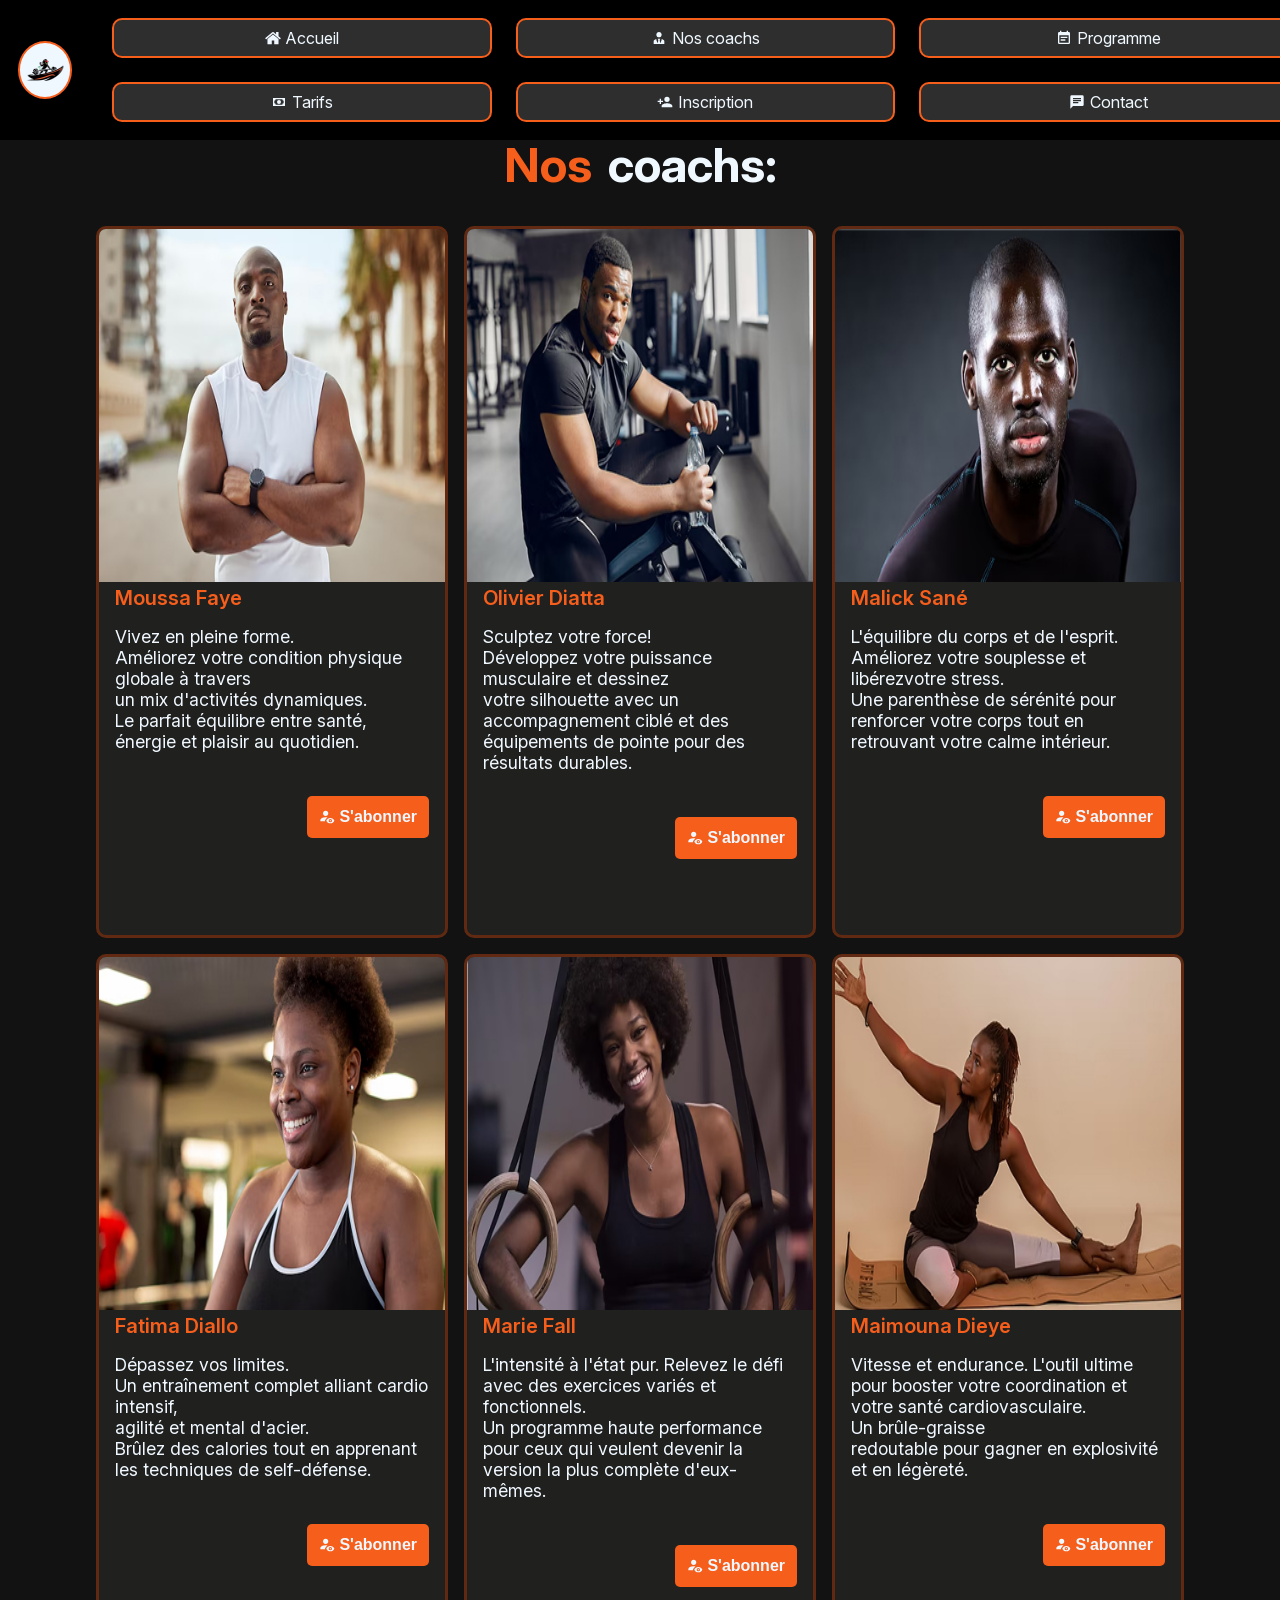
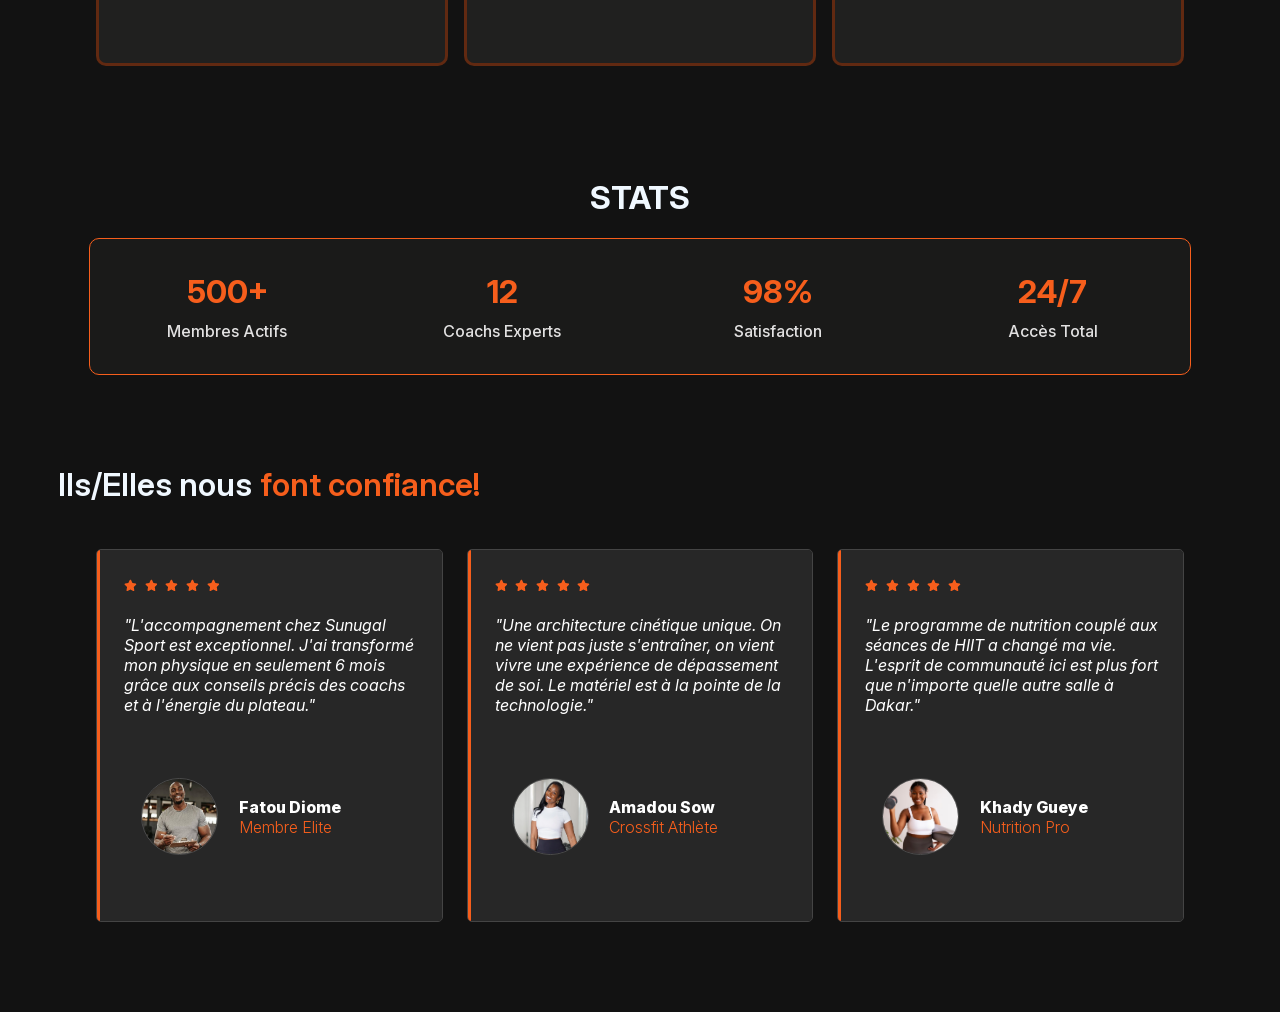
==== coaches.html @ ce9d9523 "projet-sunu-sport-221" ====
<!--
 * ================================================================
 * Section    : SECTION nos coache
 * Fichier    : coaches.html
 * Créé le    : 2026-04-13
 * À          : 16h:59mn.32s
 * Description: nous voila a la partie nos coaches elle concerne
 * la partie Nos coachs conformement a la maquette il est aussi permie d'ameiorer l'aspect visuel si la maquette devient un peut tron "moche"
 *
 * Remarques  :
 *
 * ================================================================
-->
<!DOCTYPE html>
<html lang="en">
<!--
 * ================================================================
 * Partie     : meta donnees
 * Ajouté le  : 2026-04-13
 * À          : 17h:10mn.25s
 * Remarques  :
 * ================================================================
-->

<head>
  <meta charset="UTF-8">
  <meta name="viewport" content="width=device-width, initial-scale=1.0">
  <title>Document</title>
  <link rel="stylesheet" href="./fonts/fonts.css">
  <link rel="stylesheet" href="/styles/">
  <link rel="stylesheet" href="/fonts/fonts.css">
  <link rel="stylesheet" href="/styles/page-aceuille.css">
  <link rel="stylesheet" href="styles/variable-animation.css">
  <link rel="stylesheet" href="/styles/page-nos-coaches.css">
</head>
<!--
 * ================================================================
 * Partie     : corps de la page
 * Ajouté le  : 2026-04-13
 * À          : 17h:13mn.43s
 * Remarques  :
 * ================================================================
-->

<body>
  <nav>
    <div class="logo">
      <img src="/images/logo.png" alt="logo sunugal 221">
    </div>
    <ul>
      <li><a href="/index.html"><i icon="home"></i>Accueil</a></li>
      <li><a href="/coaches.html"><i icon="account-tie"></i>Nos coachs</a></li>
      <li> <a href="/programme.html"><i icon="calendar-text"></i>Programme</a></li>
      <li><a href="/tarifs.html"><i icon="cash"></i>Tarifs</a></li>
      <li><a href="/inscription.html"><i icon="account-plus"></i>Inscription</a></li>
      <li><a href="/contact.html"><i icon="message-text"></i>Contact</a></li>
    </ul>
  </nav>
  <!--
 * ================================================================
 * Partie     : section coaches
 * Ajouté le  : 2026-04-13
 * À          : 17h:23mn.37s
 * Remarques  :
 * ================================================================
-->
  <h1 class="page-nos-programme"><span class="coloration-de-nos-coaches">Nos</span>coachs:</h1>
  <section class="carte-de-nos-programmes">
    <div><img src="/images/nos-coaches/Moussa-Faye.jpg" alt="">
      <span class="titre-des-cartes">Moussa Faye</span>
      <div>
        <span class="paragraphe-des-cartes">Vivez en pleine forme.
          Améliorez votre condition physique globale à travers
          un mix d'activités dynamiques.
          Le parfait équilibre entre santé, énergie et plaisir au quotidien.</span>
      </div>
      <div>
        <button><i icon="account-eye"></i>S'abonner</button>
      </div>
    </div>
    <div><img src="/images/nos-coaches/OlivierDiatta.jpg" alt="">
      <span class="titre-des-cartes">Olivier Diatta</span>
      <div>
        <span class="paragraphe-des-cartes">Sculptez votre force!
          Développez votre puissance musculaire et dessinez
          votre silhouette avec un accompagnement ciblé et des équipements de pointe pour des résultats durables.</span>
      </div>
      <div>
        <button><i icon="account-eye"></i>S'abonner</button>
      </div>
    </div>
    <div><img src="/images/nos-coaches/MalickSané.jpg" alt="">
      <span class="titre-des-cartes">Malick Sané</span>
      <div>
        <span class="paragraphe-des-cartes">L'équilibre du corps et de l'esprit.
          Améliorez votre souplesse et libérezvotre stress.
          Une parenthèse de sérénité pour renforcer votre corps tout en retrouvant votre calme intérieur.</span>
      </div>
      <div>
        <button><i icon="account-eye"></i>S'abonner</button>
      </div>
    </div>
    <div><img src="/images/nos-coaches/FatimaDiallo.jpg" alt="">
      <span class="titre-des-cartes">Fatima Diallo</span>
      <div>
        <span class="paragraphe-des-cartes">Dépassez vos limites.
          Un entraînement complet alliant cardio intensif,
          agilité et mental d'acier.
          Brûlez des calories tout en apprenant les techniques de self-défense.</span>
      </div>
      <div>
        <button><i icon="account-eye"></i>S'abonner</button>
      </div>
    </div>
    <div><img src="/images/nos-coaches/marieme-falle.jpg" alt="">
      <span class="titre-des-cartes">Marie Fall</span>
      <div>
        <span class="paragraphe-des-cartes">L'intensité à l'état pur. Relevez le défi avec des exercices variés et
          fonctionnels.
          Un programme haute performance pour ceux qui veulent devenir la version la plus complète d'eux-mêmes.</span>
      </div>
      <div>
        <button><i icon="account-eye"></i>S'abonner</button>
      </div>
    </div>
    <div><img src="/images/nos-coaches/MaimounaDieye.jpg" alt="">
      <span class="titre-des-cartes">Maimouna Dieye</span>
      <div>
        <span class="paragraphe-des-cartes">Vitesse et endurance. L'outil ultime pour booster votre coordination et
          votre santé cardiovasculaire.
          Un brûle-graisse
          redoutable pour gagner en explosivité et en légèreté.</span>
      </div>
      <div>
        <button><i icon="account-eye"></i>S'abonner</button>
      </div>
    </div>
  </section>
  <div class="dive-supplementaire-pour-une-espacement-propre-en-dessous-de-la-section-carte"></div>
  <div class="states">
    <h1>STATS</h1>
    <div class="meta-donnes-de-stat">
      <div>
        <h1>500+</h1>
        <h6>Membres Actifs</h6>
      </div>
      <div>
        <h1>12</h1>
        <h6>Coachs Experts</h6>
      </div>
      <div>
        <h1>98%</h1>
        <h6>Satisfaction</h6>
      </div>
      <div>
        <h1>24/7</h1>
        <h6>Accès Total</h6>
      </div>
    </div>
  </div>
  <h1 class="titre-du-commentaire">Ils/Elles nous <span>font confiance!</span></h1>
  <section class="commentaire-pour-nos-coache">
    <div class="conteneure-principal-des-commentaire">
      <div class="ligne-orange-du-commentaire"></div>
      <div class=" conteneur-des-commentaire">
        <i class="coloration-de-etoiles-commentaire" icon="star"></i>
        <i class="coloration-de-etoiles-commentaire" icon="star"></i>
        <i class="coloration-de-etoiles-commentaire" icon="star"></i>
        <i class="coloration-de-etoiles-commentaire" icon="star"></i>
        <i class="coloration-de-etoiles-commentaire" icon="star"></i>
        <h4>
          "L'accompagnement chez
          Sunugal Sport est exceptionnel.
          J'ai transformé mon physique en
          seulement 6 mois grâce aux
          conseils précis des coachs et à
          l'énergie du plateau."
        </h4>
        <div class="profile-du-client-qui-a-poster-le-commentaire">
          <div class="photo-de-profil-du-commentaire">
            <img src="/images/mouss.jpg" alt="">
          </div>
          <div class="noms-du-profil-commentaire">
            <h1>Fatou Diome</h1>
            <h4>Membre Elite</h4>
          </div>
        </div>
      </div>
    </div>
    <div class="conteneure-principal-des-commentaire">
      <div class="ligne-orange-du-commentaire"></div>
      <div class=" conteneur-des-commentaire">
        <i class="coloration-de-etoiles-commentaire" icon="star"></i>
        <i class="coloration-de-etoiles-commentaire" icon="star"></i>
        <i class="coloration-de-etoiles-commentaire" icon="star"></i>
        <i class="coloration-de-etoiles-commentaire" icon="star"></i>
        <i class="coloration-de-etoiles-commentaire" icon="star"></i>
        <h4>
          "Une architecture cinétique
          unique. On ne vient pas juste
          s'entraîner, on vient vivre une
          expérience de dépassement de
          soi. Le matériel est à la pointe de
          la technologie."
        </h4>
        <div class="profile-du-client-qui-a-poster-le-commentaire">
          <div class="photo-de-profil-du-commentaire">
            <img src="/images/coache-alimatou.png" alt="">
          </div>
          <div class="noms-du-profil-commentaire">
            <h1>Amadou Sow</h1>
            <h4>Crossfit Athlète</h4>
          </div>
        </div>
      </div>
    </div>
    <div class="conteneure-principal-des-commentaire">
      <div class="ligne-orange-du-commentaire"></div>
      <div class=" conteneur-des-commentaire">
        <i class="coloration-de-etoiles-commentaire" icon="star"></i>
        <i class="coloration-de-etoiles-commentaire" icon="star"></i>
        <i class="coloration-de-etoiles-commentaire" icon="star"></i>
        <i class="coloration-de-etoiles-commentaire" icon="star"></i>
        <i class="coloration-de-etoiles-commentaire" icon="star"></i>
        <h4>
          "Le programme de nutrition
          couplé aux séances de HIIT a
          changé ma vie. L'esprit de
          communauté ici est plus fort que
          n'importe quelle autre salle à
          Dakar."
        </h4>
        <div class="profile-du-client-qui-a-poster-le-commentaire">
          <div class="photo-de-profil-du-commentaire">
            <img src="/images/dieye.jpg" alt="">
          </div>
          <div class="noms-du-profil-commentaire">
            <h1>Khady Gueye</h1>
            <h4>Nutrition Pro</h4>
          </div>
        </div>
      </div>
    </div>
  </section>
  <div class="dive-supplementaire-pour-une-espacement-propre-en-dessous-de-la-section-carte"></div>
  <script src="/icons/icon-loader.js"></script>
</body>

</html>
---- fonts/fonts.css ----
/*
 * ===========================================
 * SECTION  : DEFINITIONS DES POLICES & VARIABLES
 * Fichier: fonts.css
 * Date     : 2026-04-10
 * heur     : 10h:18mn.48s
 * DESCRIPTION: Ce fichier contient les definitions font-face
 * et les variables de style pour le projet.
 * ===========================================
 */

@font-face {
  font-family: 'inter';
  src: url('./inter/InterVariable-Italic.ttf') format('truetype');
  font-weight: 100 900;
  font-style: italic;
  font-display: swap;
}

@font-face {
  font-family: 'inter';
  src: url('./inter/InterVariable.ttf') format('truetype');
  font-weight: 100 900;
  font-style: normal;
  font-display: swap;
}

@font-face {
  font-family: 'inter';
  src: url('./inter/Inter-Black.otf') format('opentype');
  font-weight: 900;
  font-style: normal;
  font-display: swap;
}

@font-face {
  font-family: 'inter';
  src: url('./inter/Inter-BlackItalic.otf') format('opentype');
  font-weight: 900;
  font-style: italic;
  font-display: swap;
}

@font-face {
  font-family: 'inter';
  src: url('./inter/Inter-Bold.otf') format('opentype');
  font-weight: 700;
  font-style: normal;
  font-display: swap;
}

@font-face {
  font-family: 'inter';
  src: url('./inter/Inter-BoldItalic.otf') format('opentype');
  font-weight: 700;
  font-style: italic;
  font-display: swap;
}

@font-face {
  font-family: 'inter';
  src: url('./inter/Inter-ExtraBold.otf') format('opentype');
  font-weight: 700;
  font-style: normal;
  font-display: swap;
}

@font-face {
  font-family: 'inter';
  src: url('./inter/Inter-ExtraBoldItalic.otf') format('opentype');
  font-weight: 700;
  font-style: italic;
  font-display: swap;
}

@font-face {
  font-family: 'inter';
  src: url('./inter/Inter-ExtraLight.otf') format('opentype');
  font-weight: 200;
  font-style: normal;
  font-display: swap;
}

@font-face {
  font-family: 'inter';
  src: url('./inter/Inter-ExtraLightItalic.otf') format('opentype');
  font-weight: 200;
  font-style: italic;
  font-display: swap;
}

@font-face {
  font-family: 'inter';
  src: url('./inter/Inter-Italic.otf') format('opentype');
  font-weight: 400;
  font-style: italic;
  font-display: swap;
}

@font-face {
  font-family: 'inter';
  src: url('./inter/Inter-Light.otf') format('opentype');
  font-weight: 300;
  font-style: normal;
  font-display: swap;
}

@font-face {
  font-family: 'inter';
  src: url('./inter/Inter-LightItalic.otf') format('opentype');
  font-weight: 300;
  font-style: italic;
  font-display: swap;
}

@font-face {
  font-family: 'inter';
  src: url('./inter/Inter-Medium.otf') format('opentype');
  font-weight: 500;
  font-style: normal;
  font-display: swap;
}

@font-face {
  font-family: 'inter';
  src: url('./inter/Inter-MediumItalic.otf') format('opentype');
  font-weight: 500;
  font-style: italic;
  font-display: swap;
}

@font-face {
  font-family: 'inter';
  src: url('./inter/Inter-Regular.otf') format('opentype');
  font-weight: 400;
  font-style: normal;
  font-display: swap;
}

@font-face {
  font-family: 'inter';
  src: url('./inter/Inter-SemiBold.otf') format('opentype');
  font-weight: 600;
  font-style: normal;
  font-display: swap;
}

@font-face {
  font-family: 'inter';
  src: url('./inter/Inter-SemiBoldItalic.otf') format('opentype');
  font-weight: 600;
  font-style: italic;
  font-display: swap;
}

@font-face {
  font-family: 'inter';
  src: url('./inter/Inter-Thin.otf') format('opentype');
  font-weight: 100;
  font-style: normal;
  font-display: swap;
}

@font-face {
  font-family: 'inter';
  src: url('./inter/Inter-ThinItalic.otf') format('opentype');
  font-weight: 100;
  font-style: italic;
  font-display: swap;
}

@font-face {
  font-family: 'inter';
  src: url('./inter/InterDisplay-Black.otf') format('opentype');
  font-weight: 900;
  font-style: normal;
  font-display: swap;
}

@font-face {
  font-family: 'inter';
  src: url('./inter/InterDisplay-BlackItalic.otf') format('opentype');
  font-weight: 900;
  font-style: italic;
  font-display: swap;
}

@font-face {
  font-family: 'inter';
  src: url('./inter/InterDisplay-Bold.otf') format('opentype');
  font-weight: 700;
  font-style: normal;
  font-display: swap;
}

@font-face {
  font-family: 'inter';
  src: url('./inter/InterDisplay-BoldItalic.otf') format('opentype');
  font-weight: 700;
  font-style: italic;
  font-display: swap;
}

@font-face {
  font-family: 'inter';
  src: url('./inter/InterDisplay-ExtraBold.otf') format('opentype');
  font-weight: 700;
  font-style: normal;
  font-display: swap;
}

@font-face {
  font-family: 'inter';
  src: url('./inter/InterDisplay-ExtraBoldItalic.otf') format('opentype');
  font-weight: 700;
  font-style: italic;
  font-display: swap;
}

@font-face {
  font-family: 'inter';
  src: url('./inter/InterDisplay-ExtraLight.otf') format('opentype');
  font-weight: 200;
  font-style: normal;
  font-display: swap;
}

@font-face {
  font-family: 'inter';
  src: url('./inter/InterDisplay-ExtraLightItalic.otf') format('opentype');
  font-weight: 200;
  font-style: italic;
  font-display: swap;
}

@font-face {
  font-family: 'inter';
  src: url('./inter/InterDisplay-Italic.otf') format('opentype');
  font-weight: 400;
  font-style: italic;
  font-display: swap;
}

@font-face {
  font-family: 'inter';
  src: url('./inter/InterDisplay-Light.otf') format('opentype');
  font-weight: 300;
  font-style: normal;
  font-display: swap;
}

@font-face {
  font-family: 'inter';
  src: url('./inter/InterDisplay-LightItalic.otf') format('opentype');
  font-weight: 300;
  font-style: italic;
  font-display: swap;
}

@font-face {
  font-family: 'inter';
  src: url('./inter/InterDisplay-Medium.otf') format('opentype');
  font-weight: 500;
  font-style: normal;
  font-display: swap;
}

@font-face {
  font-family: 'inter';
  src: url('./inter/InterDisplay-MediumItalic.otf') format('opentype');
  font-weight: 500;
  font-style: italic;
  font-display: swap;
}

@font-face {
  font-family: 'inter';
  src: url('./inter/InterDisplay-Regular.otf') format('opentype');
  font-weight: 400;
  font-style: normal;
  font-display: swap;
}

@font-face {
  font-family: 'inter';
  src: url('./inter/InterDisplay-SemiBold.otf') format('opentype');
  font-weight: 600;
  font-style: normal;
  font-display: swap;
}

@font-face {
  font-family: 'inter';
  src: url('./inter/InterDisplay-SemiBoldItalic.otf') format('opentype');
  font-weight: 600;
  font-style: italic;
  font-display: swap;
}

@font-face {
  font-family: 'inter';
  src: url('./inter/InterDisplay-Thin.otf') format('opentype');
  font-weight: 100;
  font-style: normal;
  font-display: swap;
}

@font-face {
  font-family: 'inter';
  src: url('./inter/InterDisplay-ThinItalic.otf') format('opentype');
  font-weight: 100;
  font-style: italic;
  font-display: swap;
}

@font-face {
  font-family: 'inter';
  src: url('./inter/Inter-Black.ttf') format('truetype');
  font-weight: 900;
  font-style: normal;
  font-display: swap;
}

@font-face {
  font-family: 'inter';
  src: url('./inter/Inter-BlackItalic.ttf') format('truetype');
  font-weight: 900;
  font-style: italic;
  font-display: swap;
}

@font-face {
  font-family: 'inter';
  src: url('./inter/Inter-Bold.ttf') format('truetype');
  font-weight: 700;
  font-style: normal;
  font-display: swap;
}

@font-face {
  font-family: 'inter';
  src: url('./inter/Inter-BoldItalic.ttf') format('truetype');
  font-weight: 700;
  font-style: italic;
  font-display: swap;
}

@font-face {
  font-family: 'inter';
  src: url('./inter/Inter-ExtraBold.ttf') format('truetype');
  font-weight: 700;
  font-style: normal;
  font-display: swap;
}

@font-face {
  font-family: 'inter';
  src: url('./inter/Inter-ExtraBoldItalic.ttf') format('truetype');
  font-weight: 700;
  font-style: italic;
  font-display: swap;
}

@font-face {
  font-family: 'inter';
  src: url('./inter/Inter-ExtraLight.ttf') format('truetype');
  font-weight: 200;
  font-style: normal;
  font-display: swap;
}

@font-face {
  font-family: 'inter';
  src: url('./inter/Inter-ExtraLightItalic.ttf') format('truetype');
  font-weight: 200;
  font-style: italic;
  font-display: swap;
}

@font-face {
  font-family: 'inter';
  src: url('./inter/Inter-Italic.ttf') format('truetype');
  font-weight: 400;
  font-style: italic;
  font-display: swap;
}

@font-face {
  font-family: 'inter';
  src: url('./inter/Inter-Light.ttf') format('truetype');
  font-weight: 300;
  font-style: normal;
  font-display: swap;
}

@font-face {
  font-family: 'inter';
  src: url('./inter/Inter-LightItalic.ttf') format('truetype');
  font-weight: 300;
  font-style: italic;
  font-display: swap;
}

@font-face {
  font-family: 'inter';
  src: url('./inter/Inter-Medium.ttf') format('truetype');
  font-weight: 500;
  font-style: normal;
  font-display: swap;
}

@font-face {
  font-family: 'inter';
  src: url('./inter/Inter-MediumItalic.ttf') format('truetype');
  font-weight: 500;
  font-style: italic;
  font-display: swap;
}

@font-face {
  font-family: 'inter';
  src: url('./inter/Inter-Regular.ttf') format('truetype');
  font-weight: 400;
  font-style: normal;
  font-display: swap;
}

@font-face {
  font-family: 'inter';
  src: url('./inter/Inter-SemiBold.ttf') format('truetype');
  font-weight: 600;
  font-style: normal;
  font-display: swap;
}

@font-face {
  font-family: 'inter';
  src: url('./inter/Inter-SemiBoldItalic.ttf') format('truetype');
  font-weight: 600;
  font-style: italic;
  font-display: swap;
}

@font-face {
  font-family: 'inter';
  src: url('./inter/Inter-Thin.ttf') format('truetype');
  font-weight: 100;
  font-style: normal;
  font-display: swap;
}

@font-face {
  font-family: 'inter';
  src: url('./inter/Inter-ThinItalic.ttf') format('truetype');
  font-weight: 100;
  font-style: italic;
  font-display: swap;
}

@font-face {
  font-family: 'inter';
  src: url('./inter/InterDisplay-Black.ttf') format('truetype');
  font-weight: 900;
  font-style: normal;
  font-display: swap;
}

@font-face {
  font-family: 'inter';
  src: url('./inter/InterDisplay-BlackItalic.ttf') format('truetype');
  font-weight: 900;
  font-style: italic;
  font-display: swap;
}

@font-face {
  font-family: 'inter';
  src: url('./inter/InterDisplay-Bold.ttf') format('truetype');
  font-weight: 700;
  font-style: normal;
  font-display: swap;
}

@font-face {
  font-family: 'inter';
  src: url('./inter/InterDisplay-BoldItalic.ttf') format('truetype');
  font-weight: 700;
  font-style: italic;
  font-display: swap;
}

@font-face {
  font-family: 'inter';
  src: url('./inter/InterDisplay-ExtraBold.ttf') format('truetype');
  font-weight: 700;
  font-style: normal;
  font-display: swap;
}

@font-face {
  font-family: 'inter';
  src: url('./inter/InterDisplay-ExtraBoldItalic.ttf') format('truetype');
  font-weight: 700;
  font-style: italic;
  font-display: swap;
}

@font-face {
  font-family: 'inter';
  src: url('./inter/InterDisplay-ExtraLight.ttf') format('truetype');
  font-weight: 200;
  font-style: normal;
  font-display: swap;
}

@font-face {
  font-family: 'inter';
  src: url('./inter/InterDisplay-ExtraLightItalic.ttf') format('truetype');
  font-weight: 200;
  font-style: italic;
  font-display: swap;
}

@font-face {
  font-family: 'inter';
  src: url('./inter/InterDisplay-Italic.ttf') format('truetype');
  font-weight: 400;
  font-style: italic;
  font-display: swap;
}

@font-face {
  font-family: 'inter';
  src: url('./inter/InterDisplay-Light.ttf') format('truetype');
  font-weight: 300;
  font-style: normal;
  font-display: swap;
}

@font-face {
  font-family: 'inter';
  src: url('./inter/InterDisplay-LightItalic.ttf') format('truetype');
  font-weight: 300;
  font-style: italic;
  font-display: swap;
}

@font-face {
  font-family: 'inter';
  src: url('./inter/InterDisplay-Medium.ttf') format('truetype');
  font-weight: 500;
  font-style: normal;
  font-display: swap;
}

@font-face {
  font-family: 'inter';
  src: url('./inter/InterDisplay-MediumItalic.ttf') format('truetype');
  font-weight: 500;
  font-style: italic;
  font-display: swap;
}

@font-face {
  font-family: 'inter';
  src: url('./inter/InterDisplay-Regular.ttf') format('truetype');
  font-weight: 400;
  font-style: normal;
  font-display: swap;
}

@font-face {
  font-family: 'inter';
  src: url('./inter/InterDisplay-SemiBold.ttf') format('truetype');
  font-weight: 600;
  font-style: normal;
  font-display: swap;
}

@font-face {
  font-family: 'inter';
  src: url('./inter/InterDisplay-SemiBoldItalic.ttf') format('truetype');
  font-weight: 600;
  font-style: italic;
  font-display: swap;
}

@font-face {
  font-family: 'inter';
  src: url('./inter/InterDisplay-Thin.ttf') format('truetype');
  font-weight: 100;
  font-style: normal;
  font-display: swap;
}

@font-face {
  font-family: 'inter';
  src: url('./inter/InterDisplay-ThinItalic.ttf') format('truetype');
  font-weight: 100;
  font-style: italic;
  font-display: swap;
}

@font-face {
  font-family: 'inter';
  src: url('./inter/Inter-Black.woff2') format('truetype');
  font-weight: 900;
  font-style: normal;
  font-display: swap;
}

@font-face {
  font-family: 'inter';
  src: url('./inter/Inter-BlackItalic.woff2') format('truetype');
  font-weight: 900;
  font-style: italic;
  font-display: swap;
}

@font-face {
  font-family: 'inter';
  src: url('./inter/Inter-Bold.woff2') format('truetype');
  font-weight: 700;
  font-style: normal;
  font-display: swap;
}

@font-face {
  font-family: 'inter';
  src: url('./inter/Inter-BoldItalic.woff2') format('truetype');
  font-weight: 700;
  font-style: italic;
  font-display: swap;
}

@font-face {
  font-family: 'inter';
  src: url('./inter/Inter-ExtraBold.woff2') format('truetype');
  font-weight: 700;
  font-style: normal;
  font-display: swap;
}

@font-face {
  font-family: 'inter';
  src: url('./inter/Inter-ExtraBoldItalic.woff2') format('truetype');
  font-weight: 700;
  font-style: italic;
  font-display: swap;
}

@font-face {
  font-family: 'inter';
  src: url('./inter/Inter-ExtraLight.woff2') format('truetype');
  font-weight: 200;
  font-style: normal;
  font-display: swap;
}

@font-face {
  font-family: 'inter';
  src: url('./inter/Inter-ExtraLightItalic.woff2') format('truetype');
  font-weight: 200;
  font-style: italic;
  font-display: swap;
}

@font-face {
  font-family: 'inter';
  src: url('./inter/Inter-Italic.woff2') format('truetype');
  font-weight: 400;
  font-style: italic;
  font-display: swap;
}

@font-face {
  font-family: 'inter';
  src: url('./inter/Inter-Light.woff2') format('truetype');
  font-weight: 300;
  font-style: normal;
  font-display: swap;
}

@font-face {
  font-family: 'inter';
  src: url('./inter/Inter-LightItalic.woff2') format('truetype');
  font-weight: 300;
  font-style: italic;
  font-display: swap;
}

@font-face {
  font-family: 'inter';
  src: url('./inter/Inter-Medium.woff2') format('truetype');
  font-weight: 500;
  font-style: normal;
  font-display: swap;
}

@font-face {
  font-family: 'inter';
  src: url('./inter/Inter-MediumItalic.woff2') format('truetype');
  font-weight: 500;
  font-style: italic;
  font-display: swap;
}

@font-face {
  font-family: 'inter';
  src: url('./inter/Inter-Regular.woff2') format('truetype');
  font-weight: 400;
  font-style: normal;
  font-display: swap;
}

@font-face {
  font-family: 'inter';
  src: url('./inter/Inter-SemiBold.woff2') format('truetype');
  font-weight: 600;
  font-style: normal;
  font-display: swap;
}

@font-face {
  font-family: 'inter';
  src: url('./inter/Inter-SemiBoldItalic.woff2') format('truetype');
  font-weight: 600;
  font-style: italic;
  font-display: swap;
}

@font-face {
  font-family: 'inter';
  src: url('./inter/Inter-Thin.woff2') format('truetype');
  font-weight: 100;
  font-style: normal;
  font-display: swap;
}

@font-face {
  font-family: 'inter';
  src: url('./inter/Inter-ThinItalic.woff2') format('truetype');
  font-weight: 100;
  font-style: italic;
  font-display: swap;
}

@font-face {
  font-family: 'inter';
  src: url('./inter/InterDisplay-Black.woff2') format('truetype');
  font-weight: 900;
  font-style: normal;
  font-display: swap;
}

@font-face {
  font-family: 'inter';
  src: url('./inter/InterDisplay-BlackItalic.woff2') format('truetype');
  font-weight: 900;
  font-style: italic;
  font-display: swap;
}

@font-face {
  font-family: 'inter';
  src: url('./inter/InterDisplay-Bold.woff2') format('truetype');
  font-weight: 700;
  font-style: normal;
  font-display: swap;
}

@font-face {
  font-family: 'inter';
  src: url('./inter/InterDisplay-BoldItalic.woff2') format('truetype');
  font-weight: 700;
  font-style: italic;
  font-display: swap;
}

@font-face {
  font-family: 'inter';
  src: url('./inter/InterDisplay-ExtraBold.woff2') format('truetype');
  font-weight: 700;
  font-style: normal;
  font-display: swap;
}

@font-face {
  font-family: 'inter';
  src: url('./inter/InterDisplay-ExtraBoldItalic.woff2') format('truetype');
  font-weight: 700;
  font-style: italic;
  font-display: swap;
}

@font-face {
  font-family: 'inter';
  src: url('./inter/InterDisplay-ExtraLight.woff2') format('truetype');
  font-weight: 200;
  font-style: normal;
  font-display: swap;
}

@font-face {
  font-family: 'inter';
  src: url('./inter/InterDisplay-ExtraLightItalic.woff2') format('truetype');
  font-weight: 200;
  font-style: italic;
  font-display: swap;
}

@font-face {
  font-family: 'inter';
  src: url('./inter/InterDisplay-Italic.woff2') format('truetype');
  font-weight: 400;
  font-style: italic;
  font-display: swap;
}

@font-face {
  font-family: 'inter';
  src: url('./inter/InterDisplay-Light.woff2') format('truetype');
  font-weight: 300;
  font-style: normal;
  font-display: swap;
}

@font-face {
  font-family: 'inter';
  src: url('./inter/InterDisplay-LightItalic.woff2') format('truetype');
  font-weight: 300;
  font-style: italic;
  font-display: swap;
}

@font-face {
  font-family: 'inter';
  src: url('./inter/InterDisplay-Medium.woff2') format('truetype');
  font-weight: 500;
  font-style: normal;
  font-display: swap;
}

@font-face {
  font-family: 'inter';
  src: url('./inter/InterDisplay-MediumItalic.woff2') format('truetype');
  font-weight: 500;
  font-style: italic;
  font-display: swap;
}

@font-face {
  font-family: 'inter';
  src: url('./inter/InterDisplay-Regular.woff2') format('truetype');
  font-weight: 400;
  font-style: normal;
  font-display: swap;
}

@font-face {
  font-family: 'inter';
  src: url('./inter/InterDisplay-SemiBold.woff2') format('truetype');
  font-weight: 600;
  font-style: normal;
  font-display: swap;
}

@font-face {
  font-family: 'inter';
  src: url('./inter/InterDisplay-SemiBoldItalic.woff2') format('truetype');
  font-weight: 600;
  font-style: italic;
  font-display: swap;
}

@font-face {
  font-family: 'inter';
  src: url('./inter/InterDisplay-Thin.woff2') format('truetype');
  font-weight: 100;
  font-style: normal;
  font-display: swap;
}

@font-face {
  font-family: 'inter';
  src: url('./inter/InterDisplay-ThinItalic.woff2') format('truetype');
  font-weight: 100;
  font-style: italic;
  font-display: swap;
}

@font-face {
  font-family: 'inter';
  src: url('./inter/InterVariable-Italic.woff2') format('truetype');
  font-weight: 100 900;
  font-style: italic;
  font-display: swap;
}

@font-face {
  font-family: 'inter';
  src: url('./inter/InterVariable.woff2') format('truetype');
  font-weight: 100 900;
  font-style: normal;
  font-display: swap;
}

/*
 * >> SECTION  : VARIABLES DE STYLE
 */
:root {
  --font-inter: 'inter', sans-serif;

  /* Poids & Styles */
  --font-normal: 400;
  --font-bold: 700;
  --font-italic: italic;

  /* Couleurs de base */
  --couleur-texte: #1a1a1a;
  --couleur-fond: #ffffff;
}
---- fonts/fonts.css ----
/*
 * ===========================================
 * SECTION  : DEFINITIONS DES POLICES & VARIABLES
 * Fichier: fonts.css
 * Date     : 2026-04-10
 * heur     : 10h:18mn.48s
 * DESCRIPTION: Ce fichier contient les definitions font-face
 * et les variables de style pour le projet.
 * ===========================================
 */

@font-face {
  font-family: 'inter';
  src: url('./inter/InterVariable-Italic.ttf') format('truetype');
  font-weight: 100 900;
  font-style: italic;
  font-display: swap;
}

@font-face {
  font-family: 'inter';
  src: url('./inter/InterVariable.ttf') format('truetype');
  font-weight: 100 900;
  font-style: normal;
  font-display: swap;
}

@font-face {
  font-family: 'inter';
  src: url('./inter/Inter-Black.otf') format('opentype');
  font-weight: 900;
  font-style: normal;
  font-display: swap;
}

@font-face {
  font-family: 'inter';
  src: url('./inter/Inter-BlackItalic.otf') format('opentype');
  font-weight: 900;
  font-style: italic;
  font-display: swap;
}

@font-face {
  font-family: 'inter';
  src: url('./inter/Inter-Bold.otf') format('opentype');
  font-weight: 700;
  font-style: normal;
  font-display: swap;
}

@font-face {
  font-family: 'inter';
  src: url('./inter/Inter-BoldItalic.otf') format('opentype');
  font-weight: 700;
  font-style: italic;
  font-display: swap;
}

@font-face {
  font-family: 'inter';
  src: url('./inter/Inter-ExtraBold.otf') format('opentype');
  font-weight: 700;
  font-style: normal;
  font-display: swap;
}

@font-face {
  font-family: 'inter';
  src: url('./inter/Inter-ExtraBoldItalic.otf') format('opentype');
  font-weight: 700;
  font-style: italic;
  font-display: swap;
}

@font-face {
  font-family: 'inter';
  src: url('./inter/Inter-ExtraLight.otf') format('opentype');
  font-weight: 200;
  font-style: normal;
  font-display: swap;
}

@font-face {
  font-family: 'inter';
  src: url('./inter/Inter-ExtraLightItalic.otf') format('opentype');
  font-weight: 200;
  font-style: italic;
  font-display: swap;
}

@font-face {
  font-family: 'inter';
  src: url('./inter/Inter-Italic.otf') format('opentype');
  font-weight: 400;
  font-style: italic;
  font-display: swap;
}

@font-face {
  font-family: 'inter';
  src: url('./inter/Inter-Light.otf') format('opentype');
  font-weight: 300;
  font-style: normal;
  font-display: swap;
}

@font-face {
  font-family: 'inter';
  src: url('./inter/Inter-LightItalic.otf') format('opentype');
  font-weight: 300;
  font-style: italic;
  font-display: swap;
}

@font-face {
  font-family: 'inter';
  src: url('./inter/Inter-Medium.otf') format('opentype');
  font-weight: 500;
  font-style: normal;
  font-display: swap;
}

@font-face {
  font-family: 'inter';
  src: url('./inter/Inter-MediumItalic.otf') format('opentype');
  font-weight: 500;
  font-style: italic;
  font-display: swap;
}

@font-face {
  font-family: 'inter';
  src: url('./inter/Inter-Regular.otf') format('opentype');
  font-weight: 400;
  font-style: normal;
  font-display: swap;
}

@font-face {
  font-family: 'inter';
  src: url('./inter/Inter-SemiBold.otf') format('opentype');
  font-weight: 600;
  font-style: normal;
  font-display: swap;
}

@font-face {
  font-family: 'inter';
  src: url('./inter/Inter-SemiBoldItalic.otf') format('opentype');
  font-weight: 600;
  font-style: italic;
  font-display: swap;
}

@font-face {
  font-family: 'inter';
  src: url('./inter/Inter-Thin.otf') format('opentype');
  font-weight: 100;
  font-style: normal;
  font-display: swap;
}

@font-face {
  font-family: 'inter';
  src: url('./inter/Inter-ThinItalic.otf') format('opentype');
  font-weight: 100;
  font-style: italic;
  font-display: swap;
}

@font-face {
  font-family: 'inter';
  src: url('./inter/InterDisplay-Black.otf') format('opentype');
  font-weight: 900;
  font-style: normal;
  font-display: swap;
}

@font-face {
  font-family: 'inter';
  src: url('./inter/InterDisplay-BlackItalic.otf') format('opentype');
  font-weight: 900;
  font-style: italic;
  font-display: swap;
}

@font-face {
  font-family: 'inter';
  src: url('./inter/InterDisplay-Bold.otf') format('opentype');
  font-weight: 700;
  font-style: normal;
  font-display: swap;
}

@font-face {
  font-family: 'inter';
  src: url('./inter/InterDisplay-BoldItalic.otf') format('opentype');
  font-weight: 700;
  font-style: italic;
  font-display: swap;
}

@font-face {
  font-family: 'inter';
  src: url('./inter/InterDisplay-ExtraBold.otf') format('opentype');
  font-weight: 700;
  font-style: normal;
  font-display: swap;
}

@font-face {
  font-family: 'inter';
  src: url('./inter/InterDisplay-ExtraBoldItalic.otf') format('opentype');
  font-weight: 700;
  font-style: italic;
  font-display: swap;
}

@font-face {
  font-family: 'inter';
  src: url('./inter/InterDisplay-ExtraLight.otf') format('opentype');
  font-weight: 200;
  font-style: normal;
  font-display: swap;
}

@font-face {
  font-family: 'inter';
  src: url('./inter/InterDisplay-ExtraLightItalic.otf') format('opentype');
  font-weight: 200;
  font-style: italic;
  font-display: swap;
}

@font-face {
  font-family: 'inter';
  src: url('./inter/InterDisplay-Italic.otf') format('opentype');
  font-weight: 400;
  font-style: italic;
  font-display: swap;
}

@font-face {
  font-family: 'inter';
  src: url('./inter/InterDisplay-Light.otf') format('opentype');
  font-weight: 300;
  font-style: normal;
  font-display: swap;
}

@font-face {
  font-family: 'inter';
  src: url('./inter/InterDisplay-LightItalic.otf') format('opentype');
  font-weight: 300;
  font-style: italic;
  font-display: swap;
}

@font-face {
  font-family: 'inter';
  src: url('./inter/InterDisplay-Medium.otf') format('opentype');
  font-weight: 500;
  font-style: normal;
  font-display: swap;
}

@font-face {
  font-family: 'inter';
  src: url('./inter/InterDisplay-MediumItalic.otf') format('opentype');
  font-weight: 500;
  font-style: italic;
  font-display: swap;
}

@font-face {
  font-family: 'inter';
  src: url('./inter/InterDisplay-Regular.otf') format('opentype');
  font-weight: 400;
  font-style: normal;
  font-display: swap;
}

@font-face {
  font-family: 'inter';
  src: url('./inter/InterDisplay-SemiBold.otf') format('opentype');
  font-weight: 600;
  font-style: normal;
  font-display: swap;
}

@font-face {
  font-family: 'inter';
  src: url('./inter/InterDisplay-SemiBoldItalic.otf') format('opentype');
  font-weight: 600;
  font-style: italic;
  font-display: swap;
}

@font-face {
  font-family: 'inter';
  src: url('./inter/InterDisplay-Thin.otf') format('opentype');
  font-weight: 100;
  font-style: normal;
  font-display: swap;
}

@font-face {
  font-family: 'inter';
  src: url('./inter/InterDisplay-ThinItalic.otf') format('opentype');
  font-weight: 100;
  font-style: italic;
  font-display: swap;
}

@font-face {
  font-family: 'inter';
  src: url('./inter/Inter-Black.ttf') format('truetype');
  font-weight: 900;
  font-style: normal;
  font-display: swap;
}

@font-face {
  font-family: 'inter';
  src: url('./inter/Inter-BlackItalic.ttf') format('truetype');
  font-weight: 900;
  font-style: italic;
  font-display: swap;
}

@font-face {
  font-family: 'inter';
  src: url('./inter/Inter-Bold.ttf') format('truetype');
  font-weight: 700;
  font-style: normal;
  font-display: swap;
}

@font-face {
  font-family: 'inter';
  src: url('./inter/Inter-BoldItalic.ttf') format('truetype');
  font-weight: 700;
  font-style: italic;
  font-display: swap;
}

@font-face {
  font-family: 'inter';
  src: url('./inter/Inter-ExtraBold.ttf') format('truetype');
  font-weight: 700;
  font-style: normal;
  font-display: swap;
}

@font-face {
  font-family: 'inter';
  src: url('./inter/Inter-ExtraBoldItalic.ttf') format('truetype');
  font-weight: 700;
  font-style: italic;
  font-display: swap;
}

@font-face {
  font-family: 'inter';
  src: url('./inter/Inter-ExtraLight.ttf') format('truetype');
  font-weight: 200;
  font-style: normal;
  font-display: swap;
}

@font-face {
  font-family: 'inter';
  src: url('./inter/Inter-ExtraLightItalic.ttf') format('truetype');
  font-weight: 200;
  font-style: italic;
  font-display: swap;
}

@font-face {
  font-family: 'inter';
  src: url('./inter/Inter-Italic.ttf') format('truetype');
  font-weight: 400;
  font-style: italic;
  font-display: swap;
}

@font-face {
  font-family: 'inter';
  src: url('./inter/Inter-Light.ttf') format('truetype');
  font-weight: 300;
  font-style: normal;
  font-display: swap;
}

@font-face {
  font-family: 'inter';
  src: url('./inter/Inter-LightItalic.ttf') format('truetype');
  font-weight: 300;
  font-style: italic;
  font-display: swap;
}

@font-face {
  font-family: 'inter';
  src: url('./inter/Inter-Medium.ttf') format('truetype');
  font-weight: 500;
  font-style: normal;
  font-display: swap;
}

@font-face {
  font-family: 'inter';
  src: url('./inter/Inter-MediumItalic.ttf') format('truetype');
  font-weight: 500;
  font-style: italic;
  font-display: swap;
}

@font-face {
  font-family: 'inter';
  src: url('./inter/Inter-Regular.ttf') format('truetype');
  font-weight: 400;
  font-style: normal;
  font-display: swap;
}

@font-face {
  font-family: 'inter';
  src: url('./inter/Inter-SemiBold.ttf') format('truetype');
  font-weight: 600;
  font-style: normal;
  font-display: swap;
}

@font-face {
  font-family: 'inter';
  src: url('./inter/Inter-SemiBoldItalic.ttf') format('truetype');
  font-weight: 600;
  font-style: italic;
  font-display: swap;
}

@font-face {
  font-family: 'inter';
  src: url('./inter/Inter-Thin.ttf') format('truetype');
  font-weight: 100;
  font-style: normal;
  font-display: swap;
}

@font-face {
  font-family: 'inter';
  src: url('./inter/Inter-ThinItalic.ttf') format('truetype');
  font-weight: 100;
  font-style: italic;
  font-display: swap;
}

@font-face {
  font-family: 'inter';
  src: url('./inter/InterDisplay-Black.ttf') format('truetype');
  font-weight: 900;
  font-style: normal;
  font-display: swap;
}

@font-face {
  font-family: 'inter';
  src: url('./inter/InterDisplay-BlackItalic.ttf') format('truetype');
  font-weight: 900;
  font-style: italic;
  font-display: swap;
}

@font-face {
  font-family: 'inter';
  src: url('./inter/InterDisplay-Bold.ttf') format('truetype');
  font-weight: 700;
  font-style: normal;
  font-display: swap;
}

@font-face {
  font-family: 'inter';
  src: url('./inter/InterDisplay-BoldItalic.ttf') format('truetype');
  font-weight: 700;
  font-style: italic;
  font-display: swap;
}

@font-face {
  font-family: 'inter';
  src: url('./inter/InterDisplay-ExtraBold.ttf') format('truetype');
  font-weight: 700;
  font-style: normal;
  font-display: swap;
}

@font-face {
  font-family: 'inter';
  src: url('./inter/InterDisplay-ExtraBoldItalic.ttf') format('truetype');
  font-weight: 700;
  font-style: italic;
  font-display: swap;
}

@font-face {
  font-family: 'inter';
  src: url('./inter/InterDisplay-ExtraLight.ttf') format('truetype');
  font-weight: 200;
  font-style: normal;
  font-display: swap;
}

@font-face {
  font-family: 'inter';
  src: url('./inter/InterDisplay-ExtraLightItalic.ttf') format('truetype');
  font-weight: 200;
  font-style: italic;
  font-display: swap;
}

@font-face {
  font-family: 'inter';
  src: url('./inter/InterDisplay-Italic.ttf') format('truetype');
  font-weight: 400;
  font-style: italic;
  font-display: swap;
}

@font-face {
  font-family: 'inter';
  src: url('./inter/InterDisplay-Light.ttf') format('truetype');
  font-weight: 300;
  font-style: normal;
  font-display: swap;
}

@font-face {
  font-family: 'inter';
  src: url('./inter/InterDisplay-LightItalic.ttf') format('truetype');
  font-weight: 300;
  font-style: italic;
  font-display: swap;
}

@font-face {
  font-family: 'inter';
  src: url('./inter/InterDisplay-Medium.ttf') format('truetype');
  font-weight: 500;
  font-style: normal;
  font-display: swap;
}

@font-face {
  font-family: 'inter';
  src: url('./inter/InterDisplay-MediumItalic.ttf') format('truetype');
  font-weight: 500;
  font-style: italic;
  font-display: swap;
}

@font-face {
  font-family: 'inter';
  src: url('./inter/InterDisplay-Regular.ttf') format('truetype');
  font-weight: 400;
  font-style: normal;
  font-display: swap;
}

@font-face {
  font-family: 'inter';
  src: url('./inter/InterDisplay-SemiBold.ttf') format('truetype');
  font-weight: 600;
  font-style: normal;
  font-display: swap;
}

@font-face {
  font-family: 'inter';
  src: url('./inter/InterDisplay-SemiBoldItalic.ttf') format('truetype');
  font-weight: 600;
  font-style: italic;
  font-display: swap;
}

@font-face {
  font-family: 'inter';
  src: url('./inter/InterDisplay-Thin.ttf') format('truetype');
  font-weight: 100;
  font-style: normal;
  font-display: swap;
}

@font-face {
  font-family: 'inter';
  src: url('./inter/InterDisplay-ThinItalic.ttf') format('truetype');
  font-weight: 100;
  font-style: italic;
  font-display: swap;
}

@font-face {
  font-family: 'inter';
  src: url('./inter/Inter-Black.woff2') format('truetype');
  font-weight: 900;
  font-style: normal;
  font-display: swap;
}

@font-face {
  font-family: 'inter';
  src: url('./inter/Inter-BlackItalic.woff2') format('truetype');
  font-weight: 900;
  font-style: italic;
  font-display: swap;
}

@font-face {
  font-family: 'inter';
  src: url('./inter/Inter-Bold.woff2') format('truetype');
  font-weight: 700;
  font-style: normal;
  font-display: swap;
}

@font-face {
  font-family: 'inter';
  src: url('./inter/Inter-BoldItalic.woff2') format('truetype');
  font-weight: 700;
  font-style: italic;
  font-display: swap;
}

@font-face {
  font-family: 'inter';
  src: url('./inter/Inter-ExtraBold.woff2') format('truetype');
  font-weight: 700;
  font-style: normal;
  font-display: swap;
}

@font-face {
  font-family: 'inter';
  src: url('./inter/Inter-ExtraBoldItalic.woff2') format('truetype');
  font-weight: 700;
  font-style: italic;
  font-display: swap;
}

@font-face {
  font-family: 'inter';
  src: url('./inter/Inter-ExtraLight.woff2') format('truetype');
  font-weight: 200;
  font-style: normal;
  font-display: swap;
}

@font-face {
  font-family: 'inter';
  src: url('./inter/Inter-ExtraLightItalic.woff2') format('truetype');
  font-weight: 200;
  font-style: italic;
  font-display: swap;
}

@font-face {
  font-family: 'inter';
  src: url('./inter/Inter-Italic.woff2') format('truetype');
  font-weight: 400;
  font-style: italic;
  font-display: swap;
}

@font-face {
  font-family: 'inter';
  src: url('./inter/Inter-Light.woff2') format('truetype');
  font-weight: 300;
  font-style: normal;
  font-display: swap;
}

@font-face {
  font-family: 'inter';
  src: url('./inter/Inter-LightItalic.woff2') format('truetype');
  font-weight: 300;
  font-style: italic;
  font-display: swap;
}

@font-face {
  font-family: 'inter';
  src: url('./inter/Inter-Medium.woff2') format('truetype');
  font-weight: 500;
  font-style: normal;
  font-display: swap;
}

@font-face {
  font-family: 'inter';
  src: url('./inter/Inter-MediumItalic.woff2') format('truetype');
  font-weight: 500;
  font-style: italic;
  font-display: swap;
}

@font-face {
  font-family: 'inter';
  src: url('./inter/Inter-Regular.woff2') format('truetype');
  font-weight: 400;
  font-style: normal;
  font-display: swap;
}

@font-face {
  font-family: 'inter';
  src: url('./inter/Inter-SemiBold.woff2') format('truetype');
  font-weight: 600;
  font-style: normal;
  font-display: swap;
}

@font-face {
  font-family: 'inter';
  src: url('./inter/Inter-SemiBoldItalic.woff2') format('truetype');
  font-weight: 600;
  font-style: italic;
  font-display: swap;
}

@font-face {
  font-family: 'inter';
  src: url('./inter/Inter-Thin.woff2') format('truetype');
  font-weight: 100;
  font-style: normal;
  font-display: swap;
}

@font-face {
  font-family: 'inter';
  src: url('./inter/Inter-ThinItalic.woff2') format('truetype');
  font-weight: 100;
  font-style: italic;
  font-display: swap;
}

@font-face {
  font-family: 'inter';
  src: url('./inter/InterDisplay-Black.woff2') format('truetype');
  font-weight: 900;
  font-style: normal;
  font-display: swap;
}

@font-face {
  font-family: 'inter';
  src: url('./inter/InterDisplay-BlackItalic.woff2') format('truetype');
  font-weight: 900;
  font-style: italic;
  font-display: swap;
}

@font-face {
  font-family: 'inter';
  src: url('./inter/InterDisplay-Bold.woff2') format('truetype');
  font-weight: 700;
  font-style: normal;
  font-display: swap;
}

@font-face {
  font-family: 'inter';
  src: url('./inter/InterDisplay-BoldItalic.woff2') format('truetype');
  font-weight: 700;
  font-style: italic;
  font-display: swap;
}

@font-face {
  font-family: 'inter';
  src: url('./inter/InterDisplay-ExtraBold.woff2') format('truetype');
  font-weight: 700;
  font-style: normal;
  font-display: swap;
}

@font-face {
  font-family: 'inter';
  src: url('./inter/InterDisplay-ExtraBoldItalic.woff2') format('truetype');
  font-weight: 700;
  font-style: italic;
  font-display: swap;
}

@font-face {
  font-family: 'inter';
  src: url('./inter/InterDisplay-ExtraLight.woff2') format('truetype');
  font-weight: 200;
  font-style: normal;
  font-display: swap;
}

@font-face {
  font-family: 'inter';
  src: url('./inter/InterDisplay-ExtraLightItalic.woff2') format('truetype');
  font-weight: 200;
  font-style: italic;
  font-display: swap;
}

@font-face {
  font-family: 'inter';
  src: url('./inter/InterDisplay-Italic.woff2') format('truetype');
  font-weight: 400;
  font-style: italic;
  font-display: swap;
}

@font-face {
  font-family: 'inter';
  src: url('./inter/InterDisplay-Light.woff2') format('truetype');
  font-weight: 300;
  font-style: normal;
  font-display: swap;
}

@font-face {
  font-family: 'inter';
  src: url('./inter/InterDisplay-LightItalic.woff2') format('truetype');
  font-weight: 300;
  font-style: italic;
  font-display: swap;
}

@font-face {
  font-family: 'inter';
  src: url('./inter/InterDisplay-Medium.woff2') format('truetype');
  font-weight: 500;
  font-style: normal;
  font-display: swap;
}

@font-face {
  font-family: 'inter';
  src: url('./inter/InterDisplay-MediumItalic.woff2') format('truetype');
  font-weight: 500;
  font-style: italic;
  font-display: swap;
}

@font-face {
  font-family: 'inter';
  src: url('./inter/InterDisplay-Regular.woff2') format('truetype');
  font-weight: 400;
  font-style: normal;
  font-display: swap;
}

@font-face {
  font-family: 'inter';
  src: url('./inter/InterDisplay-SemiBold.woff2') format('truetype');
  font-weight: 600;
  font-style: normal;
  font-display: swap;
}

@font-face {
  font-family: 'inter';
  src: url('./inter/InterDisplay-SemiBoldItalic.woff2') format('truetype');
  font-weight: 600;
  font-style: italic;
  font-display: swap;
}

@font-face {
  font-family: 'inter';
  src: url('./inter/InterDisplay-Thin.woff2') format('truetype');
  font-weight: 100;
  font-style: normal;
  font-display: swap;
}

@font-face {
  font-family: 'inter';
  src: url('./inter/InterDisplay-ThinItalic.woff2') format('truetype');
  font-weight: 100;
  font-style: italic;
  font-display: swap;
}

@font-face {
  font-family: 'inter';
  src: url('./inter/InterVariable-Italic.woff2') format('truetype');
  font-weight: 100 900;
  font-style: italic;
  font-display: swap;
}

@font-face {
  font-family: 'inter';
  src: url('./inter/InterVariable.woff2') format('truetype');
  font-weight: 100 900;
  font-style: normal;
  font-display: swap;
}

/*
 * >> SECTION  : VARIABLES DE STYLE
 */
:root {
  --font-inter: 'inter', sans-serif;

  /* Poids & Styles */
  --font-normal: 400;
  --font-bold: 700;
  --font-italic: italic;

  /* Couleurs de base */
  --couleur-texte: #1a1a1a;
  --couleur-fond: #ffffff;
}
---- styles/page-aceuille.css ----
/*
 * ============================================================
 * Partie     : page d'acceuille
 * Ajouté le  : 2026-04-11
 * À          : 10h:22mn.18s
 * Description: CECI EST LE CSS  appliquer a la page d'acceuille
 *
 * Remarques  :
 *
 * ============================================================
 */
/*
 * ================================================================
 * Partie     : body
 * Ajouté le  : 2026-04-11
 * À          : 10h:37mn.21s
 * Remarques  :css appliquer a la partie body :css de base avec le le font inter choisi comme police principal por le projet
 * ================================================================
 */
body {
  font-family: var(--font-inter);
  margin: 0;
  background: #121212;
}

/*
 * ================================================================
 * Partie     : BARR de navigation
 * Ajouté le  : 2026-04-11
 * À          : 10h:40mn.32s
 * Remarques  : css appliquer a la barre de naviguation nottanment le logo et le menue
 *================================================================
 */
.logo {
  overflow: hidden;
  border: solid 2px;
  color: #f65e1c;
  padding: 2px;
  border-radius: 50%;
  width: 50px;
  height: 50px;
  animation: bounce 6s ease infinite;
  background: aliceblue;
}
.logo img {
  width: 100%;
  height: 100%;
}
nav {
  border: solid 2px;
  padding: 0 1rem;
  position: fixed;
  top: 0;
  left: 0;
  width: 100%;
  z-index: 100;
  background: #000000;
  display: flex;
  justify-content: space-around;
  align-items: center;
}
nav ul {
  list-style: none;
  color: aliceblue;
  display: flex;
  justify-content: center;
  align-items: center;
  gap: 1.5rem;
}
nav ul li {
  border: solid 2px;
  text-decoration: none;
  padding: 0.5rem;
  min-width: 8svw;
  border-radius: 10px;
  display: flex;
  justify-content: center;
  align-items: center;
  border-color: #f65e1c;
  background: #2e2e2e;
}
nav ul li:hover {
  background: linear-gradient(280deg, #ffae00, #f65e1c 50%);
}
nav ul li a {
  text-decoration: none;
  color: aliceblue;
  white-space: nowrap;
}
/*
 * ================================================================
 * Partie     : css appliquer a la partie responsif de la barre de navigation
 * Ajouté le  : 2026-04-11
 * À          : 10h:54mn.32s
 * Remarques  :
 * ================================================================
 */
@media (max-width: 1400px) {
  nav ul {
    width: 100%;
    gap: 1.5rem;
    display: grid;
    grid-template-columns: repeat(3, 1fr);
  }
}
@media (max-width: 780px) {
  nav {
    flex-direction: column;
    justify-content: space-between;
    white-space: nowrap;
  }
  nav ul {
    gap: 1rem;
    display: grid;
    grid-template-columns: repeat(3, 1fr);
    flex-wrap: wrap;
  }
  nav ul li {
    width: 7svw;
  }
}
/*
 * ================================================================
 * Partie     : Css appliquer a la partie section hero de bienvenue
 * Ajouté le  : 2026-04-11
 * À          : 12h:25mn.46s
 * Remarques  :
 * ================================================================
 */
.hero-section-bienvenue {
  margin: 0;
  height: 90svh;
  display: flex;
  justify-content: center;
  margin-top: 9svh;
  background-image: url(/images/salle-de-sport-221-acceuille.jpg);
  background-size: cover;
  background-repeat: no-repeat;
  filter: blur(0.5px);
  filter: brightness(90%);
  box-shadow:
    0 0 5px #ff7900,
    0 0 10px #ff790044,
    0 0 20px #ff790022;
}
section .bienvenue {
  width: 90%;
  padding: 1rem;
}
a {
  text-decoration: none;
  color: aliceblue;
}
section .bienvenue h1 {
  font-size: 3rem;
  color: aliceblue;
}
section .bienvenue h4 {
  font-size: 2rem;
  padding: 0.6rem;
  width: 25svw;
  background: linear-gradient(280deg, #ffae00, #f65e1c 50%);
  align-items: center;
  display: flex;
  justify-content: center;
  border-radius: 10px;
}
section .bienvenue h4:hover {
  background: #1f1f1f;
  box-shadow:
    0 0 10px #ff7900,
    0 0 20px #ff790044,
    0 0 30px #ff790022;

  transform: translateX(2px);
}
section .bienvenue span {
  color: #f65e1c;
}
section .bienvenue p {
  width: 70%;
  color: aliceblue;
  font-size: 2rem;
  font-weight: 500;
}
/*
 * ================================================================
 * Partie     : section pourquoi venire chez nous
 * Ajouté le  : 2026-04-12
 * À          : 10h:57mn.8s
 * Remarques  : ceci concerne la partie description pourquoi venir chez nous
 * ================================================================
 */
.pourquoi-venir-chez-nous {
  margin: 0;
  height: 70svh;
  margin-top: 9svh;
  display: grid;
  gap: 2rem;
  display: flex;
  justify-content: space-between;
  padding: 1rem;
}
.pourquoi-venir-chez-nous > div {
  grid-template-columns: repeat(2, 1fr);
  color: aliceblue;
  width: 48%;
  border-radius: 20px;
  padding: 1rem;
}
.Description {
  overflow-wrap: break-word;
  display: flex;
  flex-direction: column;
  background: #272727;
}
.Description h4 {
  font-size: 2rem;
  display: flex;
  justify-content: center;
  border: solid 1px;
  border-radius: 30px;
  padding: 0.5rem;
  border: 2.5px solid transparent;
  background-image:
    linear-gradient(#000000), linear-gradient(135deg, #ffae00, #f65e1c);
  background-origin: border-box;
  background-clip: padding-box, border-box;
}
.Description p {
  white-space: pre-line;
  font-size: 1.5rem;
  font-weight: 400;
}

.Description button {
  padding: 0.8rem;
  border-radius: 10px;
  border: none;
  font-size: 1.5rem;
  cursor: pointer;
  background: #f65e1c;
  font-weight: 800;
  color: aliceblue;
  white-space: pre-line;
  align-self: flex-end;
  margin-top: 1.45svh;
}
.Description button:hover {
  transform: translatey(2px);
  background: #0e0e0e;
  box-shadow:
    0 0 10px #ff7900,
    0 0 20px #ff790044,
    0 0 30px #ff790022;
}
.image-illustration-pourquoi-chez-nous {
  background-size: cover;
  background-position: center;
  border: #f65e1c 1px solid;
  position: relative;
  overflow: hidden;
}
/*
 * ================================================================
 * Partie     : slider de 5 image
 * Ajouté le  : 2026-04-13
 * À          : 0h:23mn.34s
 * Remarques  : ceci concerne la partie dedier au slide de 4 image
 * je mesui permite d en fair 5 et de mettre le slide ala section
 *pourquoi venir chez nous
 *meme si ce n est pas vraiment conforme au instruction du projet d auttent plus que si je mettai ajour pour inserer comme convenue je perdrai du temps  je prefaire laisser ainsi meme si c est point en moins
 * ================================================================
 */
/* Style de chaque slide */
.image-slide {
  position: absolute;
  top: 0;
  left: 0;
  width: 100%;
  height: 100%;
  background-size: cover;
  background-position: center;

  /* État initial : caché à droite */
  transform: translate3d(100%, 0, 0);
  opacity: 0;

  /* Animation */
  animation-name: sliderAutomatique;
  animation-duration: 20s; /* 5 images × 4s = 20s */
  animation-iteration-count: infinite;
  animation-timing-function: ease-in-out;
}

/* Délais pour 5 images */
.image-slide:nth-child(1) {
  animation-delay: 0s;
}
.image-slide:nth-child(2) {
  animation-delay: 4s;
}
.image-slide:nth-child(3) {
  animation-delay: 8s;
}
.image-slide:nth-child(4) {
  animation-delay: 12s;
}
.image-slide:nth-child(5) {
  animation-delay: 16s;
}

/* Tu peux définir les images directement dans le HTML ou ici */
.image-slide:nth-child(1) {
  background-image: url("/images/image-du-slider/slide1.png");
}
.image-slide:nth-child(2) {
  background-image: url("/images/image-du-slider/slide2.png");
}
.image-slide:nth-child(3) {
  background-image: url("/images/image-du-slider/slide3.png");
}
.image-slide:nth-child(4) {
  background-image: url("/images/image-du-slider/slide4.png");
}
.image-slide:nth-child(5) {
  background-image: url("/images/image-du-slider/slide5.jpeg");
}

/*
 * ================================================================
 * Partie     : footer
 * Ajouté le  : 2026-04-11
 * À          : 19h:39mn.28s
 * Remarques  : nous voila a la dernier partie de cette partie qui concerne le footer
 * ================================================================
 */
footer {
  margin: 0;
  height: 60svh;
  display: flex;
  margin-top: 9svh;
  flex-direction: column;
}
.ligne-orange-du-footer {
  border: solid 1px;
  border-color: #f65e1c;
}
.conteneure-du-text {
  height: 85%;
  display: grid;
  display: flex;
  justify-content: space-around;
}
.conteneur-du-logodu-footer {
  width: 30%;
  display: flex;
  justify-content: center;
  padding: 1rem;
  flex-direction: column;
  align-items: center;
}
.conteneur-lien-rapide {
  width: 30%;
}
.conteneur-suivez-nous {
  width: 30%;
  white-space: pre-line;
  padding: 1rem;
}
.tout-droit-reserver {
  height: 15%;
  display: flex;
  justify-content: center;
  align-items: center;
  color: #ffffff;
}
.conteneure-du-text div .conteneur-du-logodu-footer {
  height: 50px;
  width: 50px;
}
.logo-du-footer {
  border: solid 2px #ffffff;
  height: 100px;
  width: 100px;
  border-radius: 50%;
  overflow: hidden;
}
.logo-du-footer img {
  width: 100%;
  height: 100%;
  background: aliceblue;
}
.conteneur-du-logodu-footer h2 {
  color: #ffffff;
  font-size: 2rem;
}
.coloriage-du-text-sport-221 {
  color: #f65e1c;
}
.expression-en-dessou-du-logo-dans-le-footer {
  color: #ffffff;
  font-style: italic;
}
.conteneur-lien-rapide {
  display: flex;
  justify-content: center;
  flex-direction: column;
  align-items: center;
}
.conteneur-lien-rapide ul {
  list-style: none;
  font-size: 1.5rem;
  display: flex;
  flex-direction: column;
  width: 100%;
  gap: 1rem;
}
.lien-rapide-a-centrer {
  display: flex;
  justify-content: center;
  align-items: center;
}
.lien-rapide-a-centrer-titre {
  color: aliceblue;
  display: flex;
  justify-content: center;
  align-items: center;
  font-size: 2rem;
  font-weight: 600;
  gap: 1rem;
}
.suiver-nous {
  width: 100%;
  display: flex;
  justify-content: center;
  color: #f65e1c;
  font-size: 2rem;
}
.suivez-nous-titre {
  color: aliceblue;
  display: flex;
  justify-content: center;
  align-items: center;
  font-size: 2.5rem;
  font-weight: 600;
}
.logo-des-resaux-sociau-active-de-lentreprise {
  display: flex;
  justify-content: center;
  align-items: center;
  width: 100%;
  gap: 1rem;
}
.icon-des-site-des-icon {
  color: #ffffff;
  font-size: 3rem;
}
.conteneur-rejoignez-nos-newslater {
  width: 100%;
}
.rejoignez-newslaters {
  color: #ffffff;
  display: flex;
  justify-content: center;
}
.coloration-de-newslater {
  color: #f65e1c;
}

/*
 * ================================================================
 * Partie     : RESPONSIF TABLETTE (max-width: 900px)
 * Ajouté le  : 2026-04-16
 * Remarques  : adaptation tablette pour hero, section pourquoi, footer
 * ================================================================
 */
@media (max-width: 900px) {

  /* --- NAV --- */
  nav {
    flex-direction: column;
    padding: 0.5rem;
    gap: 0.5rem;
  }
  nav ul {
    width: 100%;
    gap: 0.5rem;
    display: grid;
    grid-template-columns: repeat(3, 1fr);
  }
  nav ul li {
    min-width: unset;
    width: 100%;
    font-size: 0.9rem;
  }

  /* --- HERO --- */
  .hero-section-bienvenue {
    height: auto;
    min-height: 60svh;
    margin-top: 14svh;
    padding: 2rem 1rem;
  }
  section .bienvenue h1 {
    font-size: 2rem;
  }
  section .bienvenue p {
    font-size: 1.2rem;
    width: 100%;
  }
  section .bienvenue h4 {
    font-size: 1.3rem;
    width: 60%;
    padding: 0.5rem;
  }

  /* --- SECTION POURQUOI --- */
  .pourquoi-venir-chez-nous {
    flex-direction: column;
    height: auto;
    margin-top: 3rem;
    padding: 1rem;
    gap: 1.5rem;
  }
  .pourquoi-venir-chez-nous > div {
    width: 100%;
  }
  .image-illustration-pourquoi-chez-nous {
    height: 350px;
  }
  .Description h4 {
    font-size: 1.5rem;
  }
  .Description p {
    font-size: 1.1rem;
  }
  .Description button {
    font-size: 1.1rem;
    align-self: center;
    width: 80%;
  }

  /* --- FOOTER --- */
  footer {
    height: auto;
    margin-top: 3rem;
    padding-bottom: 1rem;
  }
  .conteneure-du-text {
    flex-direction: column;
    align-items: center;
    gap: 2rem;
    padding: 1rem;
  }
  .conteneur-du-logodu-footer,
  .conteneur-lien-rapide,
  .conteneur-suivez-nous {
    width: 90%;
  }
  .conteneur-du-logodu-footer {
    align-items: center;
  }
  .conteneur-lien-rapide ul {
    gap: 0.6rem;
  }
  .suivez-nous-titre {
    font-size: 1.8rem;
  }
  .icon-des-site-des-icon {
    font-size: 2.2rem;
  }
}

/*
 * ================================================================
 * Partie     : RESPONSIF TELEPHONE (max-width: 480px)
 * Ajouté le  : 2026-04-16
 * Remarques  : adaptation mobile pour hero, section pourquoi, footer
 * ================================================================
 */
@media (max-width: 480px) {

  /* --- NAV --- */
  nav ul {
    grid-template-columns: repeat(2, 1fr);
    gap: 0.4rem;
  }
  nav ul li {
    font-size: 0.8rem;
    padding: 0.4rem 0.2rem;
  }
  nav ul li a {
    font-size: 0.78rem;
  }

  /* --- HERO --- */
  .hero-section-bienvenue {
    margin-top: 20svh;
    min-height: 55svh;
    padding: 1.5rem 0.8rem;
  }
  section .bienvenue h1 {
    font-size: 1.5rem;
  }
  section .bienvenue p {
    font-size: 1rem;
    width: 100%;
  }
  section .bienvenue h4 {
    font-size: 1rem;
    width: 80%;
  }

  /* --- SECTION POURQUOI --- */
  .pourquoi-venir-chez-nous {
    margin-top: 2rem;
    padding: 0.8rem;
  }
  .Description h4 {
    font-size: 1.2rem;
  }
  .Description p {
    font-size: 0.95rem;
  }
  .Description button {
    font-size: 1rem;
    width: 100%;
  }
  .image-illustration-pourquoi-chez-nous {
    height: 260px;
  }

  /* --- FOOTER --- */
  .conteneur-du-logodu-footer h2 {
    font-size: 1.4rem;
    text-align: center;
  }
  .expression-en-dessou-du-logo-dans-le-footer {
    text-align: center;
    font-size: 0.9rem;
  }
  .lien-rapide-a-centrer-titre {
    font-size: 1.4rem;
  }
  .conteneur-lien-rapide ul {
    font-size: 1.1rem;
  }
  .suivez-nous-titre {
    font-size: 1.4rem;
  }
  .icon-des-site-des-icon {
    font-size: 1.8rem;
  }
  .tout-droit-reserver span {
    font-size: 0.75rem;
    text-align: center;
    padding: 0 0.5rem;
  }
}
---- styles/variable-animation.css ----
/* ================================================
   variable-animation.css — Design & Icons Visualizer
   Animations CSS extraites d'Animate.css + custom
   HTML : <link rel="stylesheet" href="styles/variable-animation.css">
   CSS  : @import './styles/variable-animation.css';
   ================================================ */

@keyframes bounce {
  0%,
  20%,
  53%,
  to {
    -webkit-animation-timing-function: cubic-bezier(0.215, 0.61, 0.355, 1);
    animation-timing-function: cubic-bezier(0.215, 0.61, 0.355, 1);
    -webkit-transform: translateZ(0);
    transform: translateZ(0);
  }
  40%,
  43% {
    -webkit-animation-timing-function: cubic-bezier(0.755, 0.05, 0.855, 0.06);
    animation-timing-function: cubic-bezier(0.755, 0.05, 0.855, 0.06);
    -webkit-transform: translate3d(0, -30px, 0) scaleY(1.1);
    transform: translate3d(0, -30px, 0) scaleY(1.1);
  }
  70% {
    -webkit-animation-timing-function: cubic-bezier(0.755, 0.05, 0.855, 0.06);
    animation-timing-function: cubic-bezier(0.755, 0.05, 0.855, 0.06);
    -webkit-transform: translate3d(0, -15px, 0) scaleY(1.05);
    transform: translate3d(0, -15px, 0) scaleY(1.05);
  }
  80% {
    -webkit-transition-timing-function: cubic-bezier(0.215, 0.61, 0.355, 1);
    transition-timing-function: cubic-bezier(0.215, 0.61, 0.355, 1);
    -webkit-transform: translateZ(0) scaleY(0.95);
    transform: translateZ(0) scaleY(0.95);
  }
  90% {
    -webkit-transform: translate3d(0, -4px, 0) scaleY(1.02);
    transform: translate3d(0, -4px, 0) scaleY(1.02);
  }
}
@keyframes slideInLeft {
  0% {
    -webkit-transform: translate3d(-100%, 0, 0);
    transform: translate3d(-100%, 0, 0);
    visibility: visible;
  }
  to {
    -webkit-transform: translateZ(0);
    transform: translateZ(0);
  }
}

@keyframes slideOutRight {
  0% {
    -webkit-transform: translateZ(0);
    transform: translateZ(0);
  }
  to {
    visibility: hidden;
    -webkit-transform: translate3d(100%, 0, 0);
    transform: translate3d(100%, 0, 0);
  }
}
@keyframes sliderAutomatique {
  0% {
    /* Début de slideInLeft : hors écran à gauche */
    transform: translate3d(-100%, 0, 0);
    opacity: 0;
  }

  8% {
    /* Fin de slideInLeft : arrivé au centre */
    transform: translateZ(0);
    opacity: 1;
  }

  25% {
    /* Pause visible au centre */
    transform: translateZ(0);
    opacity: 1;
  }

  33% {
    /* Début de slideOutRight : départ vers la droite */
    transform: translate3d(100%, 0, 0);
    opacity: 0;
  }

  100% {
    /* Reste caché à droite en attendant son tour */
    transform: translate3d(100%, 0, 0);
    opacity: 0;
  }
}
---- styles/page-nos-coaches.css ----
.page-nos-programme {
  display: flex;
  justify-content: center;
  color: aliceblue;
  font-size: 3rem;
  margin-top: 15svh;
  gap: 1rem;
}
.coloration-de-nos-coaches {
  color: #f65e1c;
}
.carte-de-nos-programmes {
  margin: 0;
  height: 160svh;
  display: grid;
  gap: 1rem;
  grid-template-columns: repeat(3, 1fr);
  padding: 0 6rem;
}
@media (max-width: 780px) {
  .carte-de-nos-programmes {
    grid-template-columns: repeat(1, 1fr);
    
  }
}
.carte-de-nos-programmes > div {
  border: 3px #612911 solid;
  border-radius: 10px;
  overflow: hidden;
  white-space: pre-line;
  background: #20201f;
}
.carte-de-nos-programmes > div:hover {
  transform: scale(1.05);
  transition: transform 0.5s ease;
}
.carte-de-nos-programmes > div > img {
  width: 100%;
  height: 50%;
}
.carte-de-nos-programmes > div > .titre-des-cartes {
  color: #f65e1c;
  padding: 0 1rem;
  font-size: 1.25rem;
  font-weight: 600;
}
.carte-de-nos-programmes > div > div > .paragraphe-des-cartes {
  color: aliceblue;
  font-size: 500;
  font-size: 1.1rem;
}
.carte-de-nos-programmes > div > div {
  display: flex;
  justify-content: flex-end;
  padding: 0 1rem;
  gap: 1.5rem;
  margin-top: 1rem;
}
.carte-de-nos-programmes > div > div > button {
  background: #f65e1c;
  font-size: 1rem;
  padding: 0.75rem;
  border: none;
  border-radius: 5px;
  color: aliceblue;
  font-weight: 700;
  margin-top: 0.5rem;
}
.carte-de-nos-programmes > div > div > button:hover {
  transform: translateY(2px);
  border: 3px solid transparent;
  background-image:
    linear-gradient(#f65e1c), linear-gradient(135deg, #f65e1c, #ffd500);
  background-origin: border-box;
  background-clip: padding-box, border-box;
}
.dive-supplementaire-pour-une-espacement-propre-en-dessous-de-la-section-carte {
  height: 10svh;
}
.states {
  display: flex;
  flex-direction: column;
  justify-content: center;
  align-items: center;
}
.states > h1 {
  color: aliceblue;
}
.states > .meta-donnes-de-stat {
  border: #f65e1c 1px solid;
  height: 15svh;
  width: 86%;
  border-radius: 10px;
  display: grid;
  grid-template-columns: repeat(4, 1fr);
  background: #1a1a19;
}
.states > .meta-donnes-de-stat > div {
  display: flex;
  flex-direction: column;
  justify-content: center;
  align-items: center;
  gap: 0.6rem;
}
.meta-donnes-de-stat > div > h1 {
  margin: 0;
  color: #f65e1c;
}
.meta-donnes-de-stat > div > h6 {
  color: #e2e1e1;
  margin: 0;
  font-weight: 500;
  font-size: 1rem;
}
.commentaire-pour-nos-coache {
  padding: 0 6rem;
  display: grid;
  grid-template-columns: repeat(3, 1fr);
  gap: 1.5rem;
  min-height: 300px;
  margin-top: 5svh;
}

.commentaire-pour-nos-coache > div {
  display: flex;
  align-items: stretch;
  background: #20201f;
  border-radius: 5px;
  overflow: hidden;
  border: 1px solid #444;
  min-height: 250px;
}
.conteneure-principal-des-commentaire:hover {
  transform: scale(1.05);
  transition: transform 0.5s ease;
  box-shadow: 0 5px 15px -2px rgba(246, 94, 28, 0.66);
}
.ligne-orange-du-commentaire {
  width: 3px;
  background: #f65e1c;
  flex-shrink: 0;
}
.conteneur-des-commentaire {
  flex: 1;
  padding: 1.5rem;
  background: #272727;
  color: white;
  display: block;
  min-height: 200px;
}
.coloration-de-etoiles-commentaire {
  color: #f65e1c;
  display: block;
  font-size: 0.8rem;
}
.conteneur-des-commentaire > h4 {
  font-weight: 400;
  font-style: italic;
}
.profile-du-client-qui-a-poster-le-commentaire {
  padding: 1rem;
  display: flex;
  align-items: center;
  border: aliceblue 1px solid;
  height: 14svh;
  border-radius: 5px;
  border: 1.5px solid transparent;
  background-image:
    linear-gradient(#151515), linear-gradient(135deg, #f65e1c, #ffd500);
  background-origin: border-box;
  background-clip: padding-box, border-box;
  gap: 1rem;
}
.titre-du-commentaire {
  margin-top: 10svh;
  color: aliceblue;
  display: flex;
  justify-content: center;
  gap: 0.5rem;
  width: 42svw;
  font-weight: 600;
}
.titre-du-commentaire > span {
  color: #f65e1c;
}
.photo-de-profil-du-commentaire {
  border: aliceblue 1px solid;
  height: 75px;
  width: 75px;
  border-radius: 50%;
  border-color: #4d4d4d;
  overflow: hidden;
}
.photo-de-profil-du-commentaire > img {
  width: 100%;
  height: 100%;
}
.noms-du-profil-commentaire {
  padding: 0.3rem;
  gap: 1rem;
}
.noms-du-profil-commentaire > h1 {
  margin: 0;
  font-size: 1rem;
  font-weight: 800;
}
.noms-du-profil-commentaire > h4 {
  margin: 0;
  color: #f65e1c;
  font-weight: 300;
}
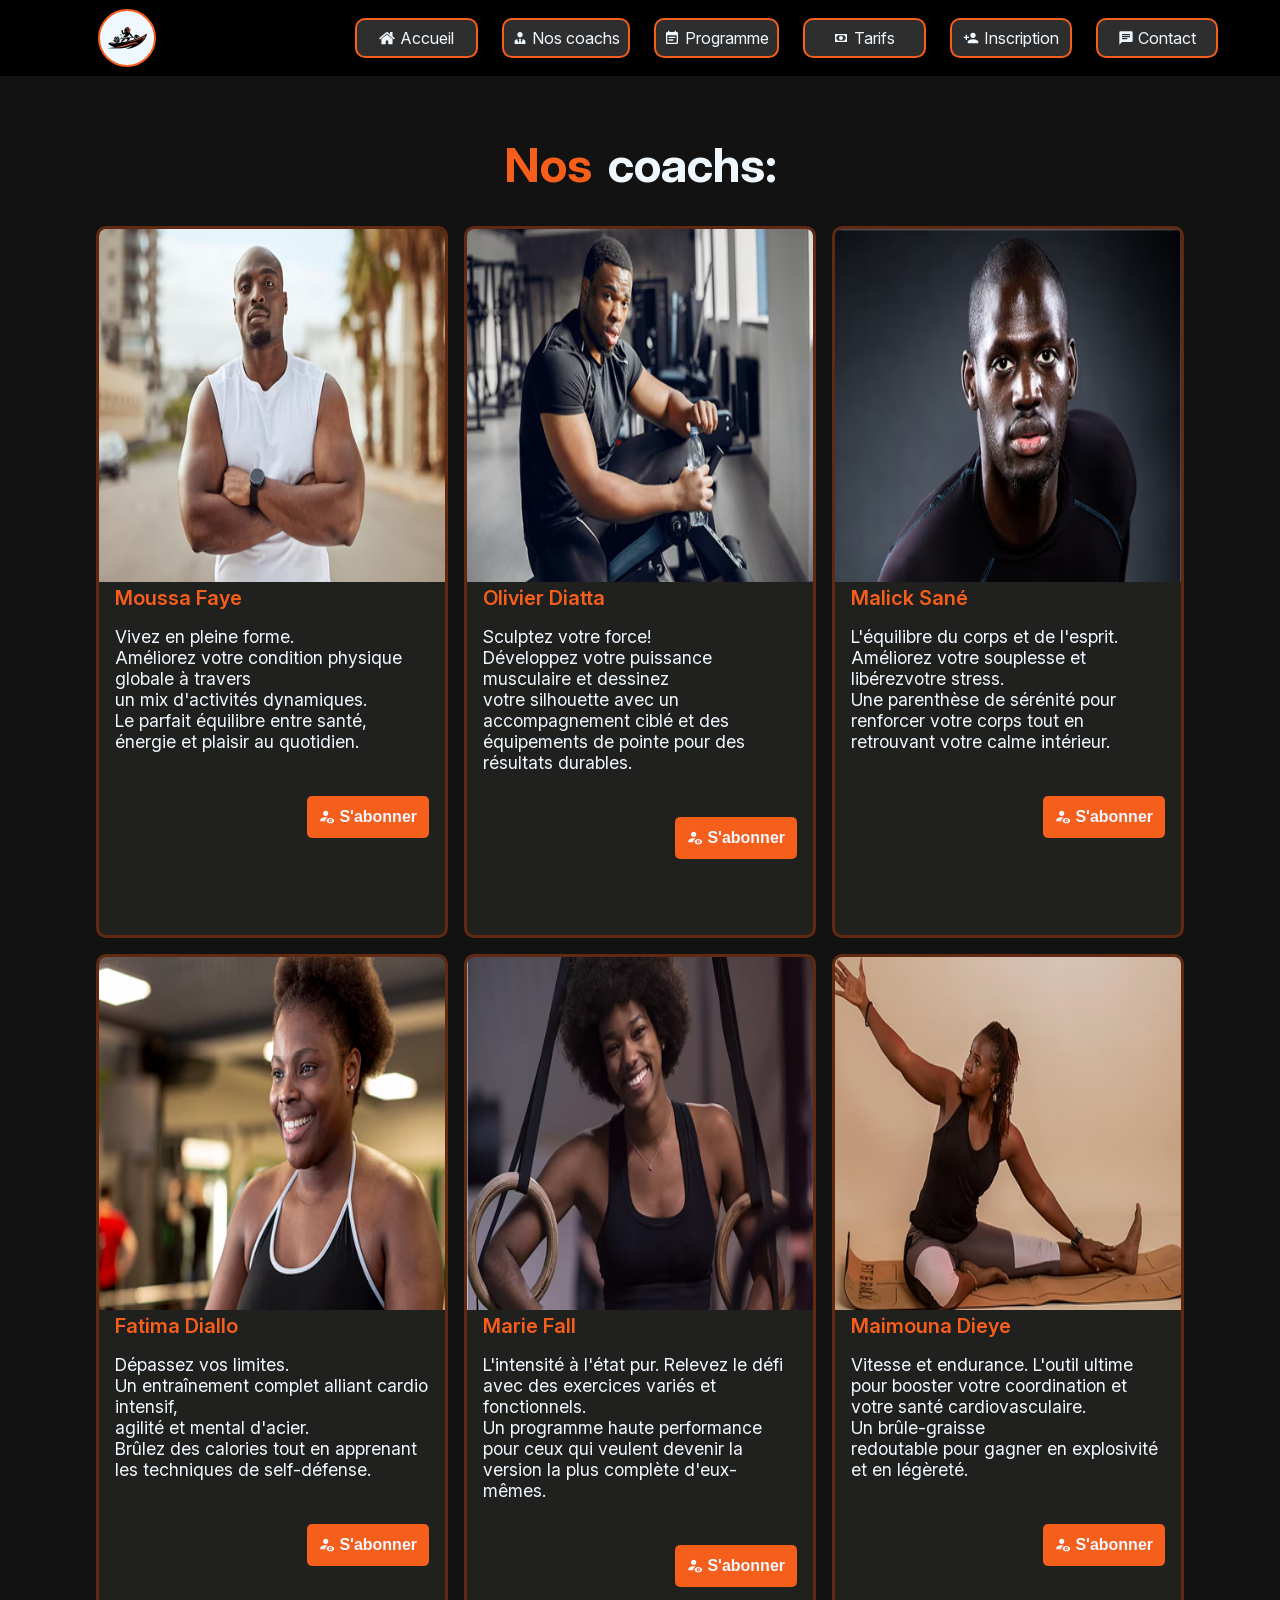
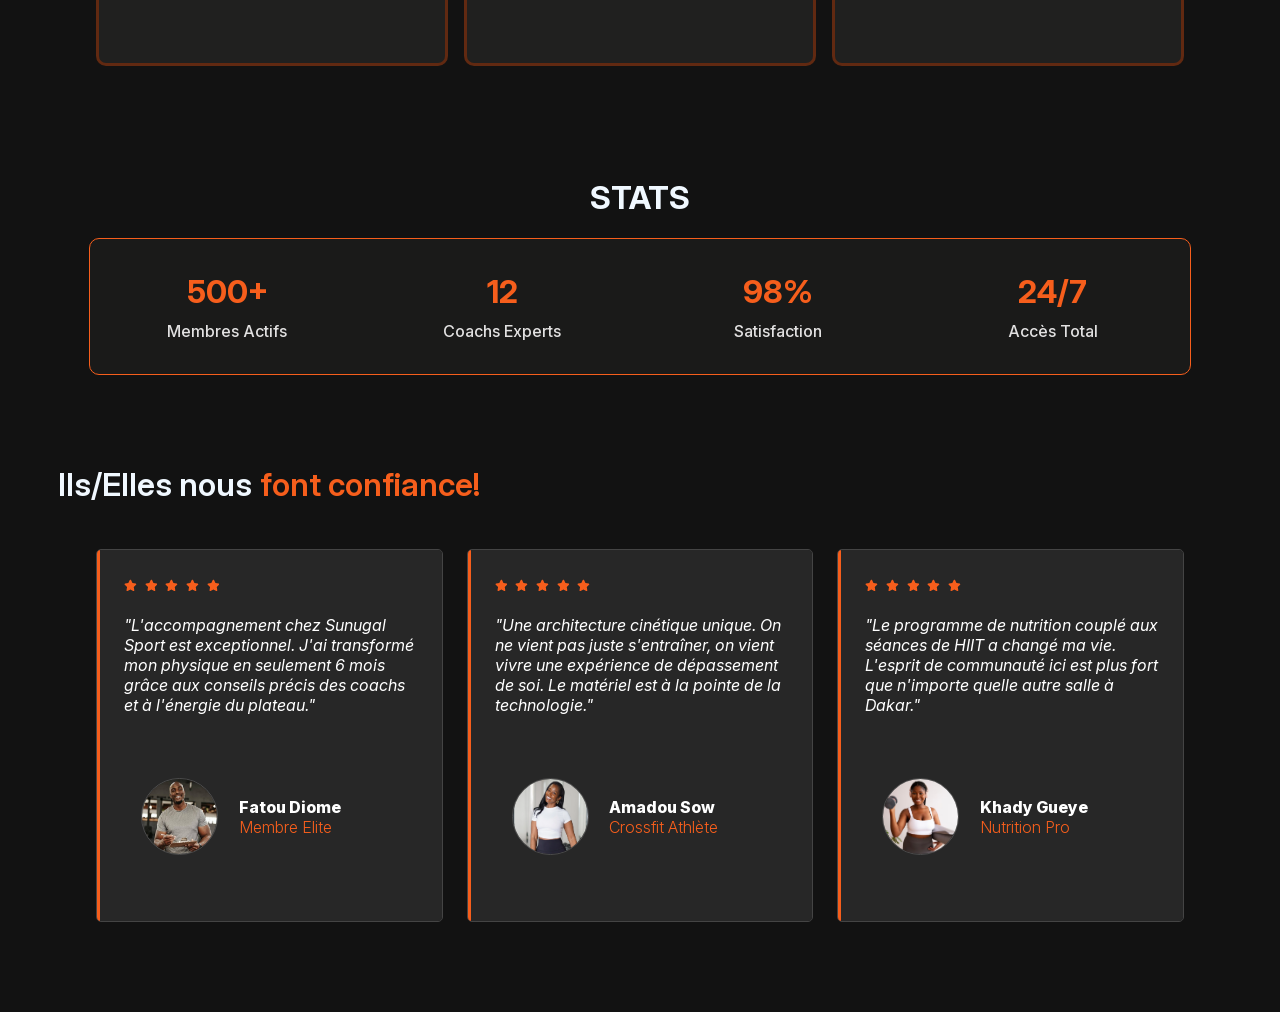
==== commit c855c714: "Fix nav overlap mobile" ====
--- a/coaches.html
+++ b/coaches.html
@@ -32,6 +32,7 @@
   <link rel="stylesheet" href="/styles/page-aceuille.css">
   <link rel="stylesheet" href="styles/variable-animation.css">
   <link rel="stylesheet" href="/styles/page-nos-coaches.css">
+  <link rel="stylesheet" href="/styles/responsif.css">
 </head>
 <!--
  * ================================================================
--- a/styles/page-aceuille.css
+++ b/styles/page-aceuille.css
@@ -87,38 +87,7 @@
   color: aliceblue;
   white-space: nowrap;
 }
-/*
- * ================================================================
- * Partie     : css appliquer a la partie responsif de la barre de navigation
- * Ajouté le  : 2026-04-11
- * À          : 10h:54mn.32s
- * Remarques  :
- * ================================================================
- */
-@media (max-width: 1400px) {
-  nav ul {
-    width: 100%;
-    gap: 1.5rem;
-    display: grid;
-    grid-template-columns: repeat(3, 1fr);
-  }
-}
-@media (max-width: 780px) {
-  nav {
-    flex-direction: column;
-    justify-content: space-between;
-    white-space: nowrap;
-  }
-  nav ul {
-    gap: 1rem;
-    display: grid;
-    grid-template-columns: repeat(3, 1fr);
-    flex-wrap: wrap;
-  }
-  nav ul li {
-    width: 7svw;
-  }
-}
+
 /*
  * ================================================================
  * Partie     : Css appliquer a la partie section hero de bienvenue
@@ -272,7 +241,7 @@
  *meme si ce n est pas vraiment conforme au instruction du projet d auttent plus que si je mettai ajour pour inserer comme convenue je perdrai du temps  je prefaire laisser ainsi meme si c est point en moins
  * ================================================================
  */
-/* Style de chaque slide */
+
 .image-slide {
   position: absolute;
   top: 0;
@@ -309,8 +278,6 @@
 .image-slide:nth-child(5) {
   animation-delay: 16s;
 }
-
-/* Tu peux définir les images directement dans le HTML ou ici */
 .image-slide:nth-child(1) {
   background-image: url("/images/image-du-slider/slide1.png");
 }
@@ -467,194 +434,3 @@
 .coloration-de-newslater {
   color: #f65e1c;
 }
-
-/*
- * ================================================================
- * Partie     : RESPONSIF TABLETTE (max-width: 900px)
- * Ajouté le  : 2026-04-16
- * Remarques  : adaptation tablette pour hero, section pourquoi, footer
- * ================================================================
- */
-@media (max-width: 900px) {
-
-  /* --- NAV --- */
-  nav {
-    flex-direction: column;
-    padding: 0.5rem;
-    gap: 0.5rem;
-  }
-  nav ul {
-    width: 100%;
-    gap: 0.5rem;
-    display: grid;
-    grid-template-columns: repeat(3, 1fr);
-  }
-  nav ul li {
-    min-width: unset;
-    width: 100%;
-    font-size: 0.9rem;
-  }
-
-  /* --- HERO --- */
-  .hero-section-bienvenue {
-    height: auto;
-    min-height: 60svh;
-    margin-top: 14svh;
-    padding: 2rem 1rem;
-  }
-  section .bienvenue h1 {
-    font-size: 2rem;
-  }
-  section .bienvenue p {
-    font-size: 1.2rem;
-    width: 100%;
-  }
-  section .bienvenue h4 {
-    font-size: 1.3rem;
-    width: 60%;
-    padding: 0.5rem;
-  }
-
-  /* --- SECTION POURQUOI --- */
-  .pourquoi-venir-chez-nous {
-    flex-direction: column;
-    height: auto;
-    margin-top: 3rem;
-    padding: 1rem;
-    gap: 1.5rem;
-  }
-  .pourquoi-venir-chez-nous > div {
-    width: 100%;
-  }
-  .image-illustration-pourquoi-chez-nous {
-    height: 350px;
-  }
-  .Description h4 {
-    font-size: 1.5rem;
-  }
-  .Description p {
-    font-size: 1.1rem;
-  }
-  .Description button {
-    font-size: 1.1rem;
-    align-self: center;
-    width: 80%;
-  }
-
-  /* --- FOOTER --- */
-  footer {
-    height: auto;
-    margin-top: 3rem;
-    padding-bottom: 1rem;
-  }
-  .conteneure-du-text {
-    flex-direction: column;
-    align-items: center;
-    gap: 2rem;
-    padding: 1rem;
-  }
-  .conteneur-du-logodu-footer,
-  .conteneur-lien-rapide,
-  .conteneur-suivez-nous {
-    width: 90%;
-  }
-  .conteneur-du-logodu-footer {
-    align-items: center;
-  }
-  .conteneur-lien-rapide ul {
-    gap: 0.6rem;
-  }
-  .suivez-nous-titre {
-    font-size: 1.8rem;
-  }
-  .icon-des-site-des-icon {
-    font-size: 2.2rem;
-  }
-}
-
-/*
- * ================================================================
- * Partie     : RESPONSIF TELEPHONE (max-width: 480px)
- * Ajouté le  : 2026-04-16
- * Remarques  : adaptation mobile pour hero, section pourquoi, footer
- * ================================================================
- */
-@media (max-width: 480px) {
-
-  /* --- NAV --- */
-  nav ul {
-    grid-template-columns: repeat(2, 1fr);
-    gap: 0.4rem;
-  }
-  nav ul li {
-    font-size: 0.8rem;
-    padding: 0.4rem 0.2rem;
-  }
-  nav ul li a {
-    font-size: 0.78rem;
-  }
-
-  /* --- HERO --- */
-  .hero-section-bienvenue {
-    margin-top: 20svh;
-    min-height: 55svh;
-    padding: 1.5rem 0.8rem;
-  }
-  section .bienvenue h1 {
-    font-size: 1.5rem;
-  }
-  section .bienvenue p {
-    font-size: 1rem;
-    width: 100%;
-  }
-  section .bienvenue h4 {
-    font-size: 1rem;
-    width: 80%;
-  }
-
-  /* --- SECTION POURQUOI --- */
-  .pourquoi-venir-chez-nous {
-    margin-top: 2rem;
-    padding: 0.8rem;
-  }
-  .Description h4 {
-    font-size: 1.2rem;
-  }
-  .Description p {
-    font-size: 0.95rem;
-  }
-  .Description button {
-    font-size: 1rem;
-    width: 100%;
-  }
-  .image-illustration-pourquoi-chez-nous {
-    height: 260px;
-  }
-
-  /* --- FOOTER --- */
-  .conteneur-du-logodu-footer h2 {
-    font-size: 1.4rem;
-    text-align: center;
-  }
-  .expression-en-dessou-du-logo-dans-le-footer {
-    text-align: center;
-    font-size: 0.9rem;
-  }
-  .lien-rapide-a-centrer-titre {
-    font-size: 1.4rem;
-  }
-  .conteneur-lien-rapide ul {
-    font-size: 1.1rem;
-  }
-  .suivez-nous-titre {
-    font-size: 1.4rem;
-  }
-  .icon-des-site-des-icon {
-    font-size: 1.8rem;
-  }
-  .tout-droit-reserver span {
-    font-size: 0.75rem;
-    text-align: center;
-    padding: 0 0.5rem;
-  }
-}
--- a/styles/variable-animation.css
+++ b/styles/variable-animation.css
@@ -39,29 +39,6 @@
     transform: translate3d(0, -4px, 0) scaleY(1.02);
   }
 }
-@keyframes slideInLeft {
-  0% {
-    -webkit-transform: translate3d(-100%, 0, 0);
-    transform: translate3d(-100%, 0, 0);
-    visibility: visible;
-  }
-  to {
-    -webkit-transform: translateZ(0);
-    transform: translateZ(0);
-  }
-}
-
-@keyframes slideOutRight {
-  0% {
-    -webkit-transform: translateZ(0);
-    transform: translateZ(0);
-  }
-  to {
-    visibility: hidden;
-    -webkit-transform: translate3d(100%, 0, 0);
-    transform: translate3d(100%, 0, 0);
-  }
-}
 @keyframes sliderAutomatique {
   0% {
     /* Début de slideInLeft : hors écran à gauche */
--- a/styles/page-nos-coaches.css
+++ b/styles/page-nos-coaches.css
@@ -17,12 +17,7 @@
   grid-template-columns: repeat(3, 1fr);
   padding: 0 6rem;
 }
-@media (max-width: 780px) {
-  .carte-de-nos-programmes {
-    grid-template-columns: repeat(1, 1fr);
-    
-  }
-}
+
 .carte-de-nos-programmes > div {
   border: 3px #612911 solid;
   border-radius: 10px;
--- a/styles/responsif.css
+++ b/styles/responsif.css
@@ -0,0 +1,258 @@
+@media (max-width: 780px) {
+  body > *:nth-child(2) {
+    margin-top: 250px !important;
+  }
+}
+
+/*
+ * ================================================================
+ * Partie     : CORRECTIF RESPONSIVE ACCUEIL
+ * Ajouté le  : 2026-04-16
+ * À          : 16h:45mn.17s
+ * Remarques  :
+ * ================================================================
+ */
+@media (max-width: 780px) {
+  nav {
+    flex-direction: column;
+    padding: 1rem 0;
+    height: auto;
+  }
+
+  nav ul {
+    display: flex;
+    flex-wrap: wrap;
+    justify-content: center;
+    gap: 0.8rem;
+    width: 100%;
+    padding: 1rem 0;
+  }
+
+  nav ul li {
+    width: auto;
+    min-width: 100px;
+    padding: 0.6rem;
+  }
+}
+@media (max-width: 1024px) {
+  .pourquoi-venir-chez-nous {
+    flex-direction: column;
+    height: auto;
+  }
+  .pourquoi-venir-chez-nous > div {
+    width: 100%;
+  }
+  .image-illustration-pourquoi-chez-nous {
+    height: 300px;
+    order: -1;
+  }
+}
+
+@media (max-width: 768px) {
+  section .bienvenue h1 {
+    font-size: 2rem;
+  }
+  section .bienvenue p {
+    font-size: 1.2rem;
+    width: 100%;
+  }
+  section .bienvenue h4 {
+    width: 80%;
+    font-size: 1.2rem;
+  }
+
+  .conteneure-du-text {
+    flex-direction: column;
+    align-items: center;
+    text-align: center;
+    gap: 2rem;
+  }
+  .conteneur-du-logodu-footer,
+  .conteneur-lien-rapide,
+  .conteneur-suivez-nous {
+    width: 100%;
+  }
+}
+/*
+ * ================================================================
+ * Partie     : CORRECTIF RESPONSIVE INSCRIPTION
+ * Ajouté le  : 2026-04-16
+ * À          : 16h:44mn.30s
+ * Remarques  :
+ * ================================================================
+ */
+@media (max-width: 900px) {
+  section > div {
+    width: 95%;
+    flex-direction: column;
+  }
+  section > div > .ligne-plaque-agauche {
+    display: none;
+  }
+  section > div > .conteneur-du-formulaire {
+    height: auto;
+    width: 100%;
+    padding: 1rem;
+  }
+  section > div > div > .formulaire > .grid1,
+  section > div > div > .formulaire > .grid2 {
+    grid-template-columns: 1fr;
+    height: auto;
+  }
+  section > div > div > .formulaire > div > textarea {
+    min-width: 100%;
+    max-width: 100%;
+  }
+  section > .conteneure-du-contact {
+    grid-template-columns: 1fr;
+    height: auto;
+    gap: 2rem;
+  }
+}
+/*
+ * ================================================================
+ * Partie     : RESPONSIVE CONTACT
+ * Ajouté le  : 2026-04-16
+ * À          : 16h:44mn.0s
+ * Remarques  :
+ * ================================================================
+ */
+@media (max-width: 900px) {
+  .section-contact {
+    flex-direction: column;
+    padding: 1.5rem;
+  }
+  .bloc-infos-contact,
+  .bloc-formulaire-contact {
+    width: 100%;
+  }
+  .hero-contact-texte h1 {
+    font-size: 2rem;
+  }
+}
+
+@media (max-width: 480px) {
+  .btn-envoyer {
+    width: 100%;
+  }
+  .info-item i {
+    font-size: 1.5rem;
+  }
+}
+/*
+ * ================================================================
+ * Partie     : RESPONSIVE COACHES
+ * Ajouté le  : 2026-04-16
+ * À          : 16h:46mn.56s
+ * Remarques  :
+ * ================================================================
+ */
+@media (max-width: 1024px) {
+  .carte-de-nos-programmes,
+  .commentaire-pour-nos-coache {
+    grid-template-columns: repeat(2, 1fr);
+    padding: 0 2rem;
+    height: auto;
+  }
+}
+
+@media (max-width: 768px) {
+  .page-nos-programme {
+    font-size: 2rem;
+    margin-top: 12svh;
+  }
+
+  .carte-de-nos-programmes,
+  .commentaire-pour-nos-coache {
+    grid-template-columns: 1fr; /* 1 seule colonne sur mobile */
+    padding: 0 1rem;
+  }
+
+  .states > .meta-donnes-de-stat {
+    grid-template-columns: repeat(2, 1fr); /* Les stats sur 2 lignes */
+    height: auto;
+    padding: 1rem 0;
+  }
+
+  .titre-du-commentaire {
+    width: 90%;
+    margin-top: 5svh;
+    font-size: 1.2rem;
+  }
+
+  .profile-du-client-qui-a-poster-le-commentaire {
+    height: auto;
+    padding: 1rem;
+  }
+}
+/*
+ * ================================================================
+ * Partie     : RESPONSIVE PROGRAMMES
+ * Ajouté le  : 2026-04-16
+ * À          : 16h:51mn.8s
+ * Remarques  :
+ * ================================================================
+ */
+@media (max-width: 768px) {
+  .conteneure-principale-nos-programmes {
+    height: auto;
+    min-height: 70svh;
+    padding: 2rem 0;
+  }
+
+  .titre-nos-nos-programme {
+    font-size: 2rem;
+  }
+
+  .description-de-la-page-acceuille-nos-programmes {
+    width: 90%;
+    font-size: 1.2rem !important;
+  }
+
+  .boutton-voire-plus-de-la-page-dacceuille {
+    width: 70%;
+    font-size: 1.5rem;
+  }
+
+  .carte-de-nos-programmes {
+    grid-template-columns: 1fr;
+    padding: 0 1rem;
+    height: auto;
+  }
+}
+/*
+ * ================================================================
+ * Partie     : RESPONSIVE TARIFS
+ * Ajouté le  : 2026-04-16
+ * À          : 16h:52mn.17s
+ * Remarques  :
+ * ================================================================
+ */
+@media (max-width: 1024px) {
+  .conteneur-pricipale-de-la-section-tarifs {
+    grid-template-columns: 1fr;
+    height: auto;
+    padding: 0 2rem;
+    gap: 3rem;
+  }
+}
+
+@media (max-width: 768px) {
+  .conteneur-pricipale-de-la-section-tarifs > div h5,
+  .conteneur-pricipale-de-la-section-tarifs > div .personnaliser-Engagement-Performance,
+  .conteneur-pricipale-de-la-section-tarifs > div .anuell-personnalise {
+    width: auto;
+    display: inline-block;
+  }
+
+  .conteneur-pricipale-de-la-section-tarifs > div button,
+  .conteneur-pricipale-de-la-section-tarifs > div .boutton-droite {
+    width: 100%;
+    margin-top: 2rem;
+    transform: none;
+  }
+
+  .conteneur-pricipale-de-la-section-tarifs > div:hover {
+    transform: none;
+  }
+}
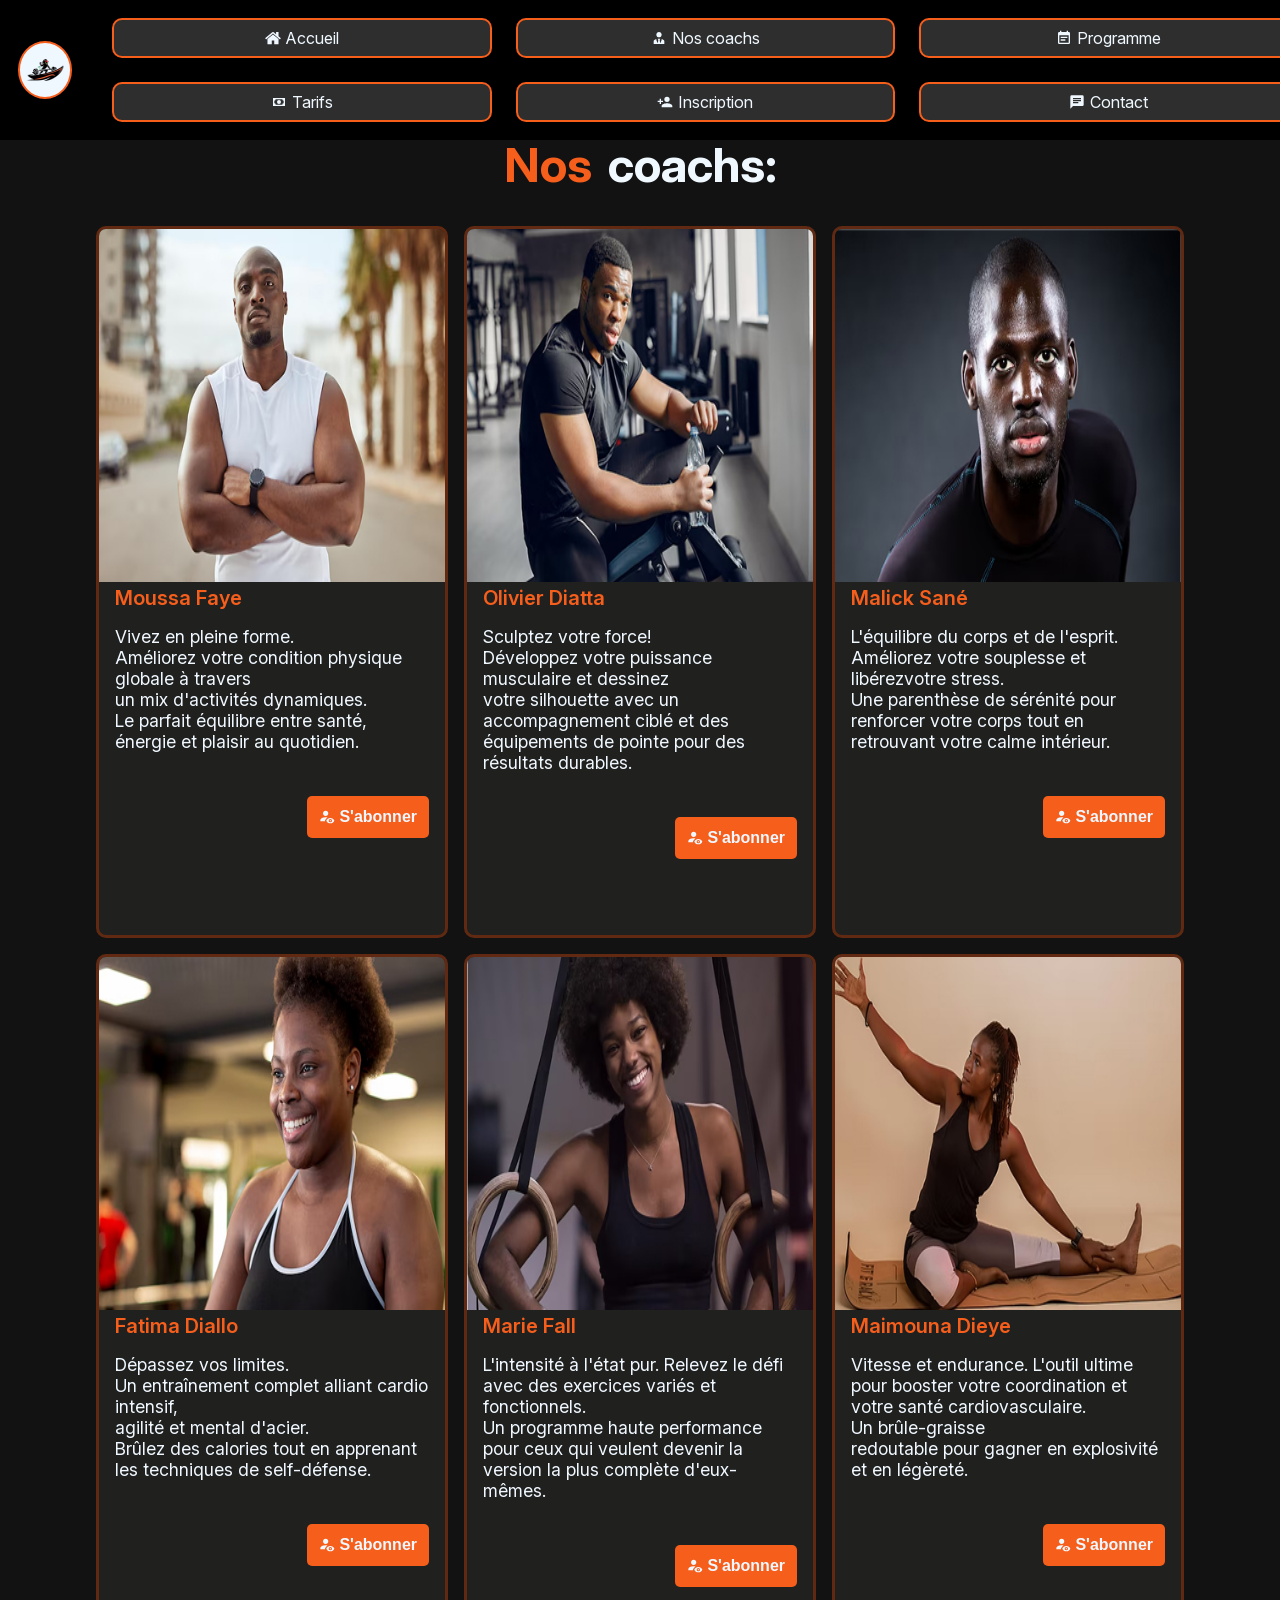
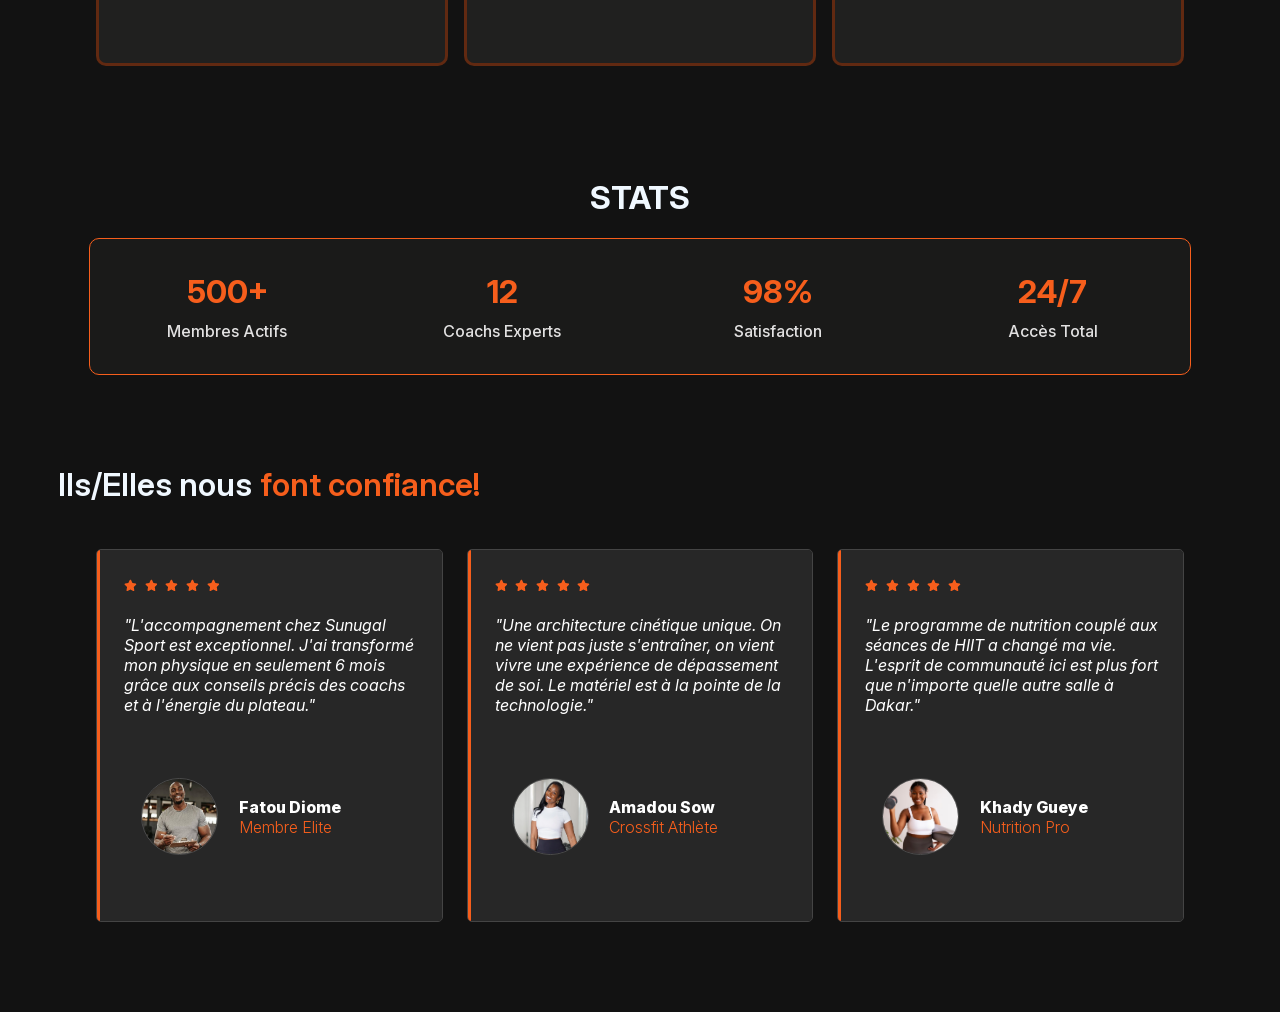
==== commit ede6d192: "Fix name" ====
--- a/coaches.html
+++ b/coaches.html
@@ -32,7 +32,6 @@
   <link rel="stylesheet" href="/styles/page-aceuille.css">
   <link rel="stylesheet" href="styles/variable-animation.css">
   <link rel="stylesheet" href="/styles/page-nos-coaches.css">
-  <link rel="stylesheet" href="/styles/responsif.css">
 </head>
 <!--
  * ================================================================
--- a/styles/page-aceuille.css
+++ b/styles/page-aceuille.css
@@ -87,7 +87,38 @@
   color: aliceblue;
   white-space: nowrap;
 }
-
+/*
+ * ================================================================
+ * Partie     : css appliquer a la partie responsif de la barre de navigation
+ * Ajouté le  : 2026-04-11
+ * À          : 10h:54mn.32s
+ * Remarques  :
+ * ================================================================
+ */
+@media (max-width: 1400px) {
+  nav ul {
+    width: 100%;
+    gap: 1.5rem;
+    display: grid;
+    grid-template-columns: repeat(3, 1fr);
+  }
+}
+@media (max-width: 780px) {
+  nav {
+    flex-direction: column;
+    justify-content: space-between;
+    white-space: nowrap;
+  }
+  nav ul {
+    gap: 1rem;
+    display: grid;
+    grid-template-columns: repeat(3, 1fr);
+    flex-wrap: wrap;
+  }
+  nav ul li {
+    width: 7svw;
+  }
+}
 /*
  * ================================================================
  * Partie     : Css appliquer a la partie section hero de bienvenue
@@ -241,7 +272,7 @@
  *meme si ce n est pas vraiment conforme au instruction du projet d auttent plus que si je mettai ajour pour inserer comme convenue je perdrai du temps  je prefaire laisser ainsi meme si c est point en moins
  * ================================================================
  */
-
+/* Style de chaque slide */
 .image-slide {
   position: absolute;
   top: 0;
@@ -278,6 +309,8 @@
 .image-slide:nth-child(5) {
   animation-delay: 16s;
 }
+
+/* Tu peux définir les images directement dans le HTML ou ici */
 .image-slide:nth-child(1) {
   background-image: url("/images/image-du-slider/slide1.png");
 }
@@ -434,3 +467,194 @@
 .coloration-de-newslater {
   color: #f65e1c;
 }
+
+/*
+ * ================================================================
+ * Partie     : RESPONSIF TABLETTE (max-width: 900px)
+ * Ajouté le  : 2026-04-16
+ * Remarques  : adaptation tablette pour hero, section pourquoi, footer
+ * ================================================================
+ */
+@media (max-width: 900px) {
+
+  /* --- NAV --- */
+  nav {
+    flex-direction: column;
+    padding: 0.5rem;
+    gap: 0.5rem;
+  }
+  nav ul {
+    width: 100%;
+    gap: 0.5rem;
+    display: grid;
+    grid-template-columns: repeat(3, 1fr);
+  }
+  nav ul li {
+    min-width: unset;
+    width: 100%;
+    font-size: 0.9rem;
+  }
+
+  /* --- HERO --- */
+  .hero-section-bienvenue {
+    height: auto;
+    min-height: 60svh;
+    margin-top: 14svh;
+    padding: 2rem 1rem;
+  }
+  section .bienvenue h1 {
+    font-size: 2rem;
+  }
+  section .bienvenue p {
+    font-size: 1.2rem;
+    width: 100%;
+  }
+  section .bienvenue h4 {
+    font-size: 1.3rem;
+    width: 60%;
+    padding: 0.5rem;
+  }
+
+  /* --- SECTION POURQUOI --- */
+  .pourquoi-venir-chez-nous {
+    flex-direction: column;
+    height: auto;
+    margin-top: 3rem;
+    padding: 1rem;
+    gap: 1.5rem;
+  }
+  .pourquoi-venir-chez-nous > div {
+    width: 100%;
+  }
+  .image-illustration-pourquoi-chez-nous {
+    height: 350px;
+  }
+  .Description h4 {
+    font-size: 1.5rem;
+  }
+  .Description p {
+    font-size: 1.1rem;
+  }
+  .Description button {
+    font-size: 1.1rem;
+    align-self: center;
+    width: 80%;
+  }
+
+  /* --- FOOTER --- */
+  footer {
+    height: auto;
+    margin-top: 3rem;
+    padding-bottom: 1rem;
+  }
+  .conteneure-du-text {
+    flex-direction: column;
+    align-items: center;
+    gap: 2rem;
+    padding: 1rem;
+  }
+  .conteneur-du-logodu-footer,
+  .conteneur-lien-rapide,
+  .conteneur-suivez-nous {
+    width: 90%;
+  }
+  .conteneur-du-logodu-footer {
+    align-items: center;
+  }
+  .conteneur-lien-rapide ul {
+    gap: 0.6rem;
+  }
+  .suivez-nous-titre {
+    font-size: 1.8rem;
+  }
+  .icon-des-site-des-icon {
+    font-size: 2.2rem;
+  }
+}
+
+/*
+ * ================================================================
+ * Partie     : RESPONSIF TELEPHONE (max-width: 480px)
+ * Ajouté le  : 2026-04-16
+ * Remarques  : adaptation mobile pour hero, section pourquoi, footer
+ * ================================================================
+ */
+@media (max-width: 480px) {
+
+  /* --- NAV --- */
+  nav ul {
+    grid-template-columns: repeat(2, 1fr);
+    gap: 0.4rem;
+  }
+  nav ul li {
+    font-size: 0.8rem;
+    padding: 0.4rem 0.2rem;
+  }
+  nav ul li a {
+    font-size: 0.78rem;
+  }
+
+  /* --- HERO --- */
+  .hero-section-bienvenue {
+    margin-top: 20svh;
+    min-height: 55svh;
+    padding: 1.5rem 0.8rem;
+  }
+  section .bienvenue h1 {
+    font-size: 1.5rem;
+  }
+  section .bienvenue p {
+    font-size: 1rem;
+    width: 100%;
+  }
+  section .bienvenue h4 {
+    font-size: 1rem;
+    width: 80%;
+  }
+
+  /* --- SECTION POURQUOI --- */
+  .pourquoi-venir-chez-nous {
+    margin-top: 2rem;
+    padding: 0.8rem;
+  }
+  .Description h4 {
+    font-size: 1.2rem;
+  }
+  .Description p {
+    font-size: 0.95rem;
+  }
+  .Description button {
+    font-size: 1rem;
+    width: 100%;
+  }
+  .image-illustration-pourquoi-chez-nous {
+    height: 260px;
+  }
+
+  /* --- FOOTER --- */
+  .conteneur-du-logodu-footer h2 {
+    font-size: 1.4rem;
+    text-align: center;
+  }
+  .expression-en-dessou-du-logo-dans-le-footer {
+    text-align: center;
+    font-size: 0.9rem;
+  }
+  .lien-rapide-a-centrer-titre {
+    font-size: 1.4rem;
+  }
+  .conteneur-lien-rapide ul {
+    font-size: 1.1rem;
+  }
+  .suivez-nous-titre {
+    font-size: 1.4rem;
+  }
+  .icon-des-site-des-icon {
+    font-size: 1.8rem;
+  }
+  .tout-droit-reserver span {
+    font-size: 0.75rem;
+    text-align: center;
+    padding: 0 0.5rem;
+  }
+}
--- a/styles/variable-animation.css
+++ b/styles/variable-animation.css
@@ -39,6 +39,29 @@
     transform: translate3d(0, -4px, 0) scaleY(1.02);
   }
 }
+@keyframes slideInLeft {
+  0% {
+    -webkit-transform: translate3d(-100%, 0, 0);
+    transform: translate3d(-100%, 0, 0);
+    visibility: visible;
+  }
+  to {
+    -webkit-transform: translateZ(0);
+    transform: translateZ(0);
+  }
+}
+
+@keyframes slideOutRight {
+  0% {
+    -webkit-transform: translateZ(0);
+    transform: translateZ(0);
+  }
+  to {
+    visibility: hidden;
+    -webkit-transform: translate3d(100%, 0, 0);
+    transform: translate3d(100%, 0, 0);
+  }
+}
 @keyframes sliderAutomatique {
   0% {
     /* Début de slideInLeft : hors écran à gauche */
--- a/styles/page-nos-coaches.css
+++ b/styles/page-nos-coaches.css
@@ -17,7 +17,12 @@
   grid-template-columns: repeat(3, 1fr);
   padding: 0 6rem;
 }
-
+@media (max-width: 780px) {
+  .carte-de-nos-programmes {
+    grid-template-columns: repeat(1, 1fr);
+    
+  }
+}
 .carte-de-nos-programmes > div {
   border: 3px #612911 solid;
   border-radius: 10px;
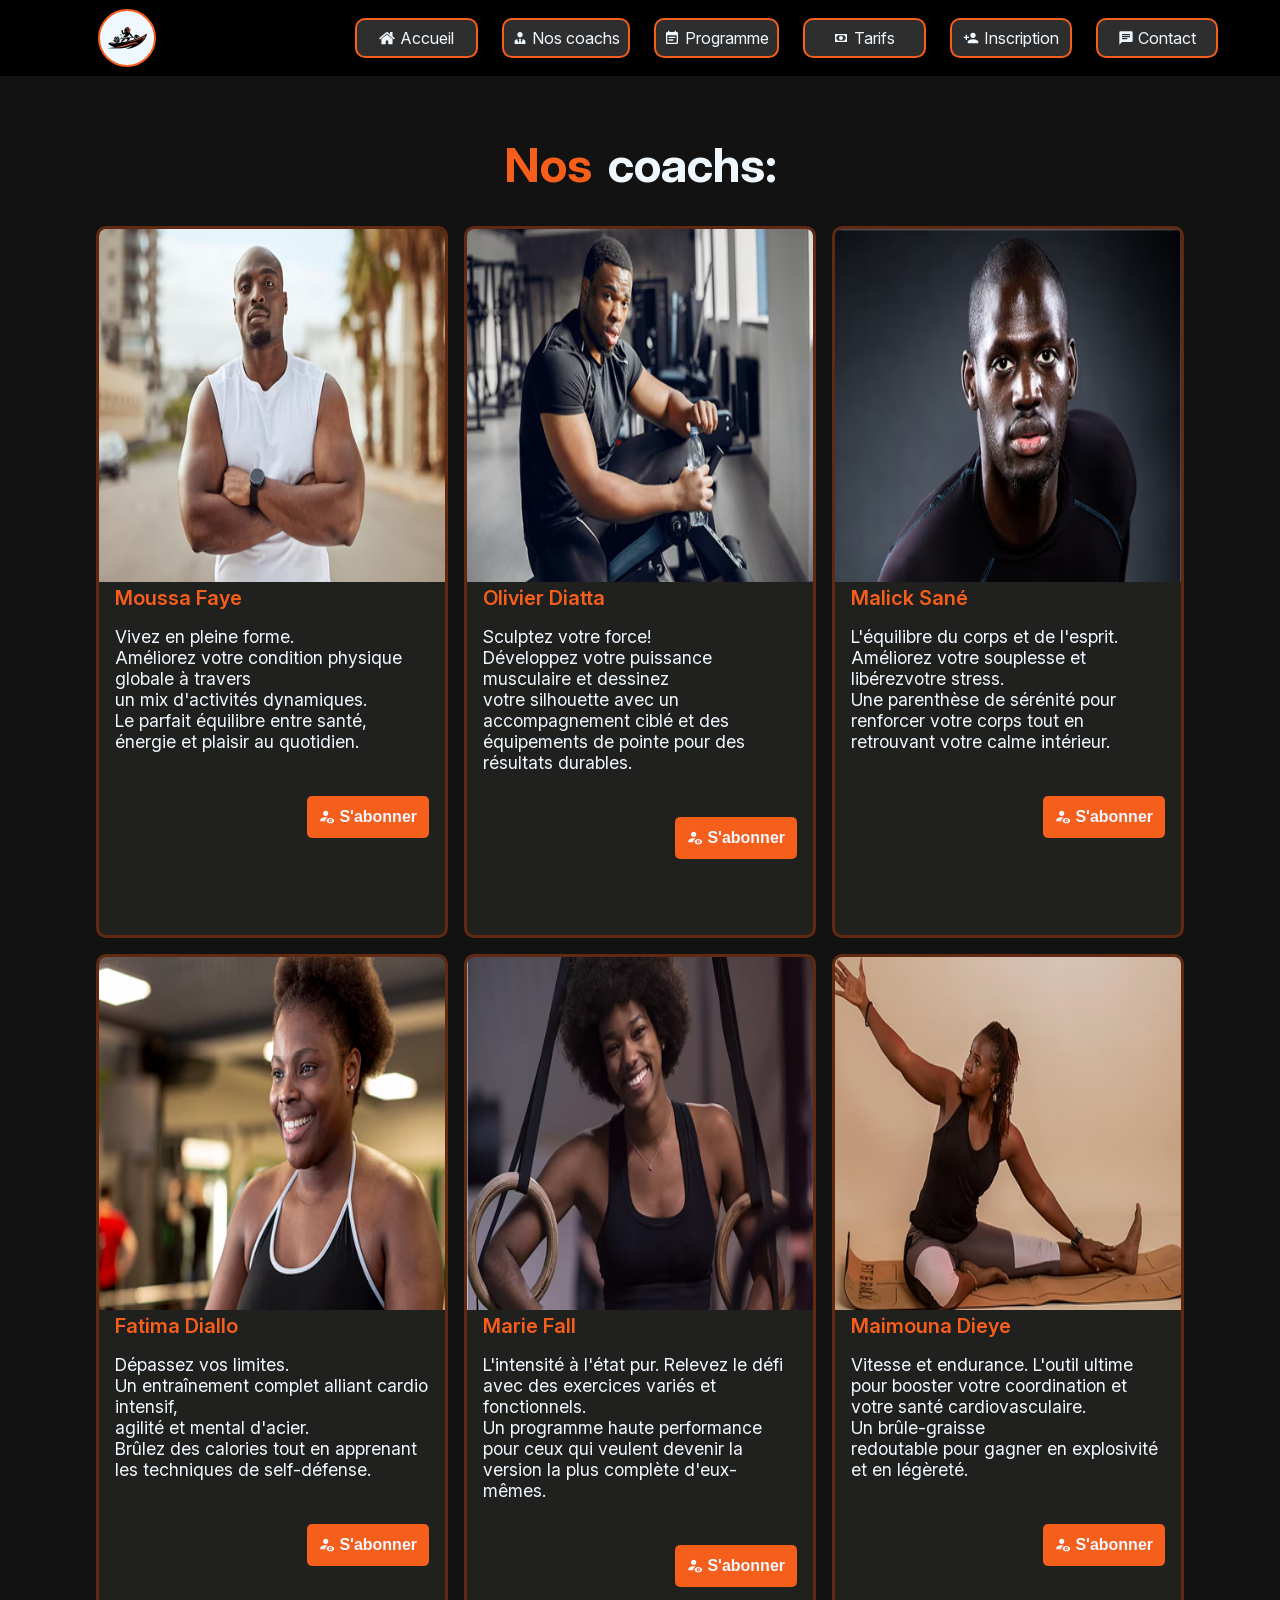
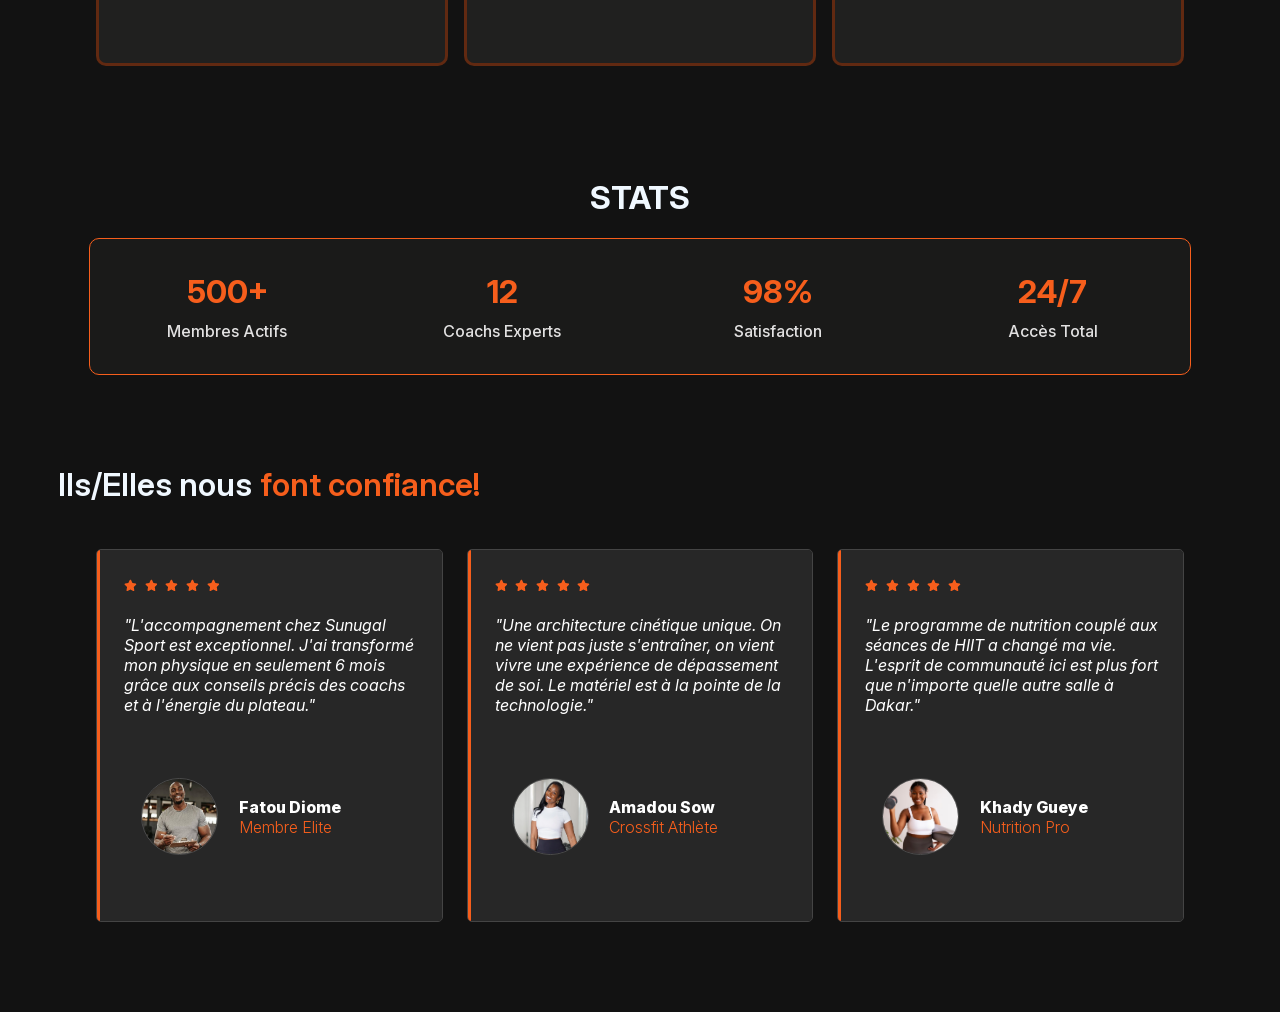
==== commit ef07dba6: "newslater fix" ====
--- a/coaches.html
+++ b/coaches.html
@@ -25,13 +25,14 @@
 <head>
   <meta charset="UTF-8">
   <meta name="viewport" content="width=device-width, initial-scale=1.0">
-  <title>Document</title>
+  <title>coachs Sunugal Sport 221</title>
   <link rel="stylesheet" href="./fonts/fonts.css">
   <link rel="stylesheet" href="/styles/">
   <link rel="stylesheet" href="/fonts/fonts.css">
   <link rel="stylesheet" href="/styles/page-aceuille.css">
   <link rel="stylesheet" href="styles/variable-animation.css">
   <link rel="stylesheet" href="/styles/page-nos-coaches.css">
+  <link rel="stylesheet" href="/styles/responsif.css">
 </head>
 <!--
  * ================================================================
--- a/styles/page-aceuille.css
+++ b/styles/page-aceuille.css
@@ -87,38 +87,7 @@
   color: aliceblue;
   white-space: nowrap;
 }
-/*
- * ================================================================
- * Partie     : css appliquer a la partie responsif de la barre de navigation
- * Ajouté le  : 2026-04-11
- * À          : 10h:54mn.32s
- * Remarques  :
- * ================================================================
- */
-@media (max-width: 1400px) {
-  nav ul {
-    width: 100%;
-    gap: 1.5rem;
-    display: grid;
-    grid-template-columns: repeat(3, 1fr);
-  }
-}
-@media (max-width: 780px) {
-  nav {
-    flex-direction: column;
-    justify-content: space-between;
-    white-space: nowrap;
-  }
-  nav ul {
-    gap: 1rem;
-    display: grid;
-    grid-template-columns: repeat(3, 1fr);
-    flex-wrap: wrap;
-  }
-  nav ul li {
-    width: 7svw;
-  }
-}
+
 /*
  * ================================================================
  * Partie     : Css appliquer a la partie section hero de bienvenue
@@ -272,7 +241,7 @@
  *meme si ce n est pas vraiment conforme au instruction du projet d auttent plus que si je mettai ajour pour inserer comme convenue je perdrai du temps  je prefaire laisser ainsi meme si c est point en moins
  * ================================================================
  */
-/* Style de chaque slide */
+
 .image-slide {
   position: absolute;
   top: 0;
@@ -309,8 +278,6 @@
 .image-slide:nth-child(5) {
   animation-delay: 16s;
 }
-
-/* Tu peux définir les images directement dans le HTML ou ici */
 .image-slide:nth-child(1) {
   background-image: url("/images/image-du-slider/slide1.png");
 }
@@ -463,198 +430,46 @@
   color: #ffffff;
   display: flex;
   justify-content: center;
+  gap: 0.3rem;
 }
 .coloration-de-newslater {
   color: #f65e1c;
 }
-
-/*
- * ================================================================
- * Partie     : RESPONSIF TABLETTE (max-width: 900px)
- * Ajouté le  : 2026-04-16
- * Remarques  : adaptation tablette pour hero, section pourquoi, footer
- * ================================================================
- */
-@media (max-width: 900px) {
-
-  /* --- NAV --- */
-  nav {
-    flex-direction: column;
-    padding: 0.5rem;
-    gap: 0.5rem;
-  }
-  nav ul {
-    width: 100%;
-    gap: 0.5rem;
-    display: grid;
-    grid-template-columns: repeat(3, 1fr);
-  }
-  nav ul li {
-    min-width: unset;
-    width: 100%;
-    font-size: 0.9rem;
-  }
-
-  /* --- HERO --- */
-  .hero-section-bienvenue {
-    height: auto;
-    min-height: 60svh;
-    margin-top: 14svh;
-    padding: 2rem 1rem;
-  }
-  section .bienvenue h1 {
-    font-size: 2rem;
-  }
-  section .bienvenue p {
-    font-size: 1.2rem;
-    width: 100%;
-  }
-  section .bienvenue h4 {
-    font-size: 1.3rem;
-    width: 60%;
-    padding: 0.5rem;
-  }
-
-  /* --- SECTION POURQUOI --- */
-  .pourquoi-venir-chez-nous {
-    flex-direction: column;
-    height: auto;
-    margin-top: 3rem;
-    padding: 1rem;
-    gap: 1.5rem;
-  }
-  .pourquoi-venir-chez-nous > div {
-    width: 100%;
-  }
-  .image-illustration-pourquoi-chez-nous {
-    height: 350px;
-  }
-  .Description h4 {
-    font-size: 1.5rem;
-  }
-  .Description p {
-    font-size: 1.1rem;
-  }
-  .Description button {
-    font-size: 1.1rem;
-    align-self: center;
-    width: 80%;
-  }
-
-  /* --- FOOTER --- */
-  footer {
-    height: auto;
-    margin-top: 3rem;
-    padding-bottom: 1rem;
-  }
-  .conteneure-du-text {
-    flex-direction: column;
-    align-items: center;
-    gap: 2rem;
-    padding: 1rem;
-  }
-  .conteneur-du-logodu-footer,
-  .conteneur-lien-rapide,
-  .conteneur-suivez-nous {
-    width: 90%;
-  }
-  .conteneur-du-logodu-footer {
-    align-items: center;
-  }
-  .conteneur-lien-rapide ul {
-    gap: 0.6rem;
-  }
-  .suivez-nous-titre {
-    font-size: 1.8rem;
-  }
-  .icon-des-site-des-icon {
-    font-size: 2.2rem;
-  }
-}
-
-/*
- * ================================================================
- * Partie     : RESPONSIF TELEPHONE (max-width: 480px)
- * Ajouté le  : 2026-04-16
- * Remarques  : adaptation mobile pour hero, section pourquoi, footer
- * ================================================================
- */
-@media (max-width: 480px) {
-
-  /* --- NAV --- */
-  nav ul {
-    grid-template-columns: repeat(2, 1fr);
-    gap: 0.4rem;
-  }
-  nav ul li {
-    font-size: 0.8rem;
-    padding: 0.4rem 0.2rem;
-  }
-  nav ul li a {
-    font-size: 0.78rem;
-  }
-
-  /* --- HERO --- */
-  .hero-section-bienvenue {
-    margin-top: 20svh;
-    min-height: 55svh;
-    padding: 1.5rem 0.8rem;
-  }
-  section .bienvenue h1 {
-    font-size: 1.5rem;
-  }
-  section .bienvenue p {
-    font-size: 1rem;
-    width: 100%;
-  }
-  section .bienvenue h4 {
-    font-size: 1rem;
-    width: 80%;
-  }
-
-  /* --- SECTION POURQUOI --- */
-  .pourquoi-venir-chez-nous {
-    margin-top: 2rem;
-    padding: 0.8rem;
-  }
-  .Description h4 {
-    font-size: 1.2rem;
-  }
-  .Description p {
-    font-size: 0.95rem;
-  }
-  .Description button {
-    font-size: 1rem;
-    width: 100%;
-  }
-  .image-illustration-pourquoi-chez-nous {
-    height: 260px;
-  }
-
-  /* --- FOOTER --- */
-  .conteneur-du-logodu-footer h2 {
-    font-size: 1.4rem;
-    text-align: center;
-  }
-  .expression-en-dessou-du-logo-dans-le-footer {
-    text-align: center;
-    font-size: 0.9rem;
-  }
-  .lien-rapide-a-centrer-titre {
-    font-size: 1.4rem;
-  }
-  .conteneur-lien-rapide ul {
-    font-size: 1.1rem;
-  }
-  .suivez-nous-titre {
-    font-size: 1.4rem;
-  }
-  .icon-des-site-des-icon {
-    font-size: 1.8rem;
-  }
-  .tout-droit-reserver span {
-    font-size: 0.75rem;
-    text-align: center;
-    padding: 0 0.5rem;
-  }
-}
+.s-inscrire {
+  display: flex;
+  justify-content: center;
+  align-items: center;
+  border-radius: 5px;
+  border: 1px solid transparent;
+  background-image:
+    linear-gradient(#000000), linear-gradient(135deg, #ffae00, #f65e1c);
+  background-origin: border-box;
+  background-clip: padding-box, border-box;
+}
+.s-inscrire > input {
+  height: 5.8svh;
+  font-size: 1rem;
+  border: none;
+  border-radius: 5px 0px 0px 5px;
+  background: #464646;
+  padding-left: 0.5rem;
+  color: #ffffff;
+}
+.s-inscrire > button {
+  height: 6svh;
+  background: #f65e1c;
+  border-radius: 0px 2px 2px 0px;
+  border: none;
+  font-weight: 600;
+  color: aliceblue;
+  padding: 0.5rem;
+  font-size: 1rem;
+  background: linear-gradient(280deg, #ffae00, #f65e1c 50%);
+}
+.conteneur-rejoignez-nos-newslater {
+  display: flex;
+  flex-direction: column;
+  align-items: center;
+  gap: 1rem;
+  justify-content: space-around;
+}
--- a/styles/variable-animation.css
+++ b/styles/variable-animation.css
@@ -39,29 +39,6 @@
     transform: translate3d(0, -4px, 0) scaleY(1.02);
   }
 }
-@keyframes slideInLeft {
-  0% {
-    -webkit-transform: translate3d(-100%, 0, 0);
-    transform: translate3d(-100%, 0, 0);
-    visibility: visible;
-  }
-  to {
-    -webkit-transform: translateZ(0);
-    transform: translateZ(0);
-  }
-}
-
-@keyframes slideOutRight {
-  0% {
-    -webkit-transform: translateZ(0);
-    transform: translateZ(0);
-  }
-  to {
-    visibility: hidden;
-    -webkit-transform: translate3d(100%, 0, 0);
-    transform: translate3d(100%, 0, 0);
-  }
-}
 @keyframes sliderAutomatique {
   0% {
     /* Début de slideInLeft : hors écran à gauche */
--- a/styles/page-nos-coaches.css
+++ b/styles/page-nos-coaches.css
@@ -17,12 +17,7 @@
   grid-template-columns: repeat(3, 1fr);
   padding: 0 6rem;
 }
-@media (max-width: 780px) {
-  .carte-de-nos-programmes {
-    grid-template-columns: repeat(1, 1fr);
-    
-  }
-}
+
 .carte-de-nos-programmes > div {
   border: 3px #612911 solid;
   border-radius: 10px;
--- a/styles/responsif.css
+++ b/styles/responsif.css
@@ -0,0 +1,258 @@
+@media (max-width: 780px) {
+  body > *:nth-child(2) {
+    margin-top: 250px !important;
+  }
+}
+
+/*
+ * ================================================================
+ * Partie     : CORRECTIF RESPONSIVE ACCUEIL
+ * Ajouté le  : 2026-04-16
+ * À          : 16h:45mn.17s
+ * Remarques  :
+ * ================================================================
+ */
+@media (max-width: 780px) {
+  nav {
+    flex-direction: column;
+    padding: 1rem 0;
+    height: auto;
+  }
+
+  nav ul {
+    display: flex;
+    flex-wrap: wrap;
+    justify-content: center;
+    gap: 0.8rem;
+    width: 100%;
+    padding: 1rem 0;
+  }
+
+  nav ul li {
+    width: auto;
+    min-width: 100px;
+    padding: 0.6rem;
+  }
+}
+@media (max-width: 1024px) {
+  .pourquoi-venir-chez-nous {
+    flex-direction: column;
+    height: auto;
+  }
+  .pourquoi-venir-chez-nous > div {
+    width: 100%;
+  }
+  .image-illustration-pourquoi-chez-nous {
+    height: 300px;
+    order: -1;
+  }
+}
+
+@media (max-width: 768px) {
+  section .bienvenue h1 {
+    font-size: 2rem;
+  }
+  section .bienvenue p {
+    font-size: 1.2rem;
+    width: 100%;
+  }
+  section .bienvenue h4 {
+    width: 80%;
+    font-size: 1.2rem;
+  }
+
+  .conteneure-du-text {
+    flex-direction: column;
+    align-items: center;
+    text-align: center;
+    gap: 2rem;
+  }
+  .conteneur-du-logodu-footer,
+  .conteneur-lien-rapide,
+  .conteneur-suivez-nous {
+    width: 100%;
+  }
+}
+/*
+ * ================================================================
+ * Partie     : CORRECTIF RESPONSIVE INSCRIPTION
+ * Ajouté le  : 2026-04-16
+ * À          : 16h:44mn.30s
+ * Remarques  :
+ * ================================================================
+ */
+@media (max-width: 900px) {
+  section > div {
+    width: 95%;
+    flex-direction: column;
+  }
+  section > div > .ligne-plaque-agauche {
+    display: none;
+  }
+  section > div > .conteneur-du-formulaire {
+    height: auto;
+    width: 100%;
+    padding: 1rem;
+  }
+  section > div > div > .formulaire > .grid1,
+  section > div > div > .formulaire > .grid2 {
+    grid-template-columns: 1fr;
+    height: auto;
+  }
+  section > div > div > .formulaire > div > textarea {
+    min-width: 100%;
+    max-width: 100%;
+  }
+  section > .conteneure-du-contact {
+    grid-template-columns: 1fr;
+    height: auto;
+    gap: 2rem;
+  }
+}
+/*
+ * ================================================================
+ * Partie     : RESPONSIVE CONTACT
+ * Ajouté le  : 2026-04-16
+ * À          : 16h:44mn.0s
+ * Remarques  :
+ * ================================================================
+ */
+@media (max-width: 900px) {
+  .section-contact {
+    flex-direction: column;
+    padding: 1.5rem;
+  }
+  .bloc-infos-contact,
+  .bloc-formulaire-contact {
+    width: 100%;
+  }
+  .hero-contact-texte h1 {
+    font-size: 2rem;
+  }
+}
+
+@media (max-width: 480px) {
+  .btn-envoyer {
+    width: 100%;
+  }
+  .info-item i {
+    font-size: 1.5rem;
+  }
+}
+/*
+ * ================================================================
+ * Partie     : RESPONSIVE COACHES
+ * Ajouté le  : 2026-04-16
+ * À          : 16h:46mn.56s
+ * Remarques  :
+ * ================================================================
+ */
+@media (max-width: 1024px) {
+  .carte-de-nos-programmes,
+  .commentaire-pour-nos-coache {
+    grid-template-columns: repeat(2, 1fr);
+    padding: 0 2rem;
+    height: auto;
+  }
+}
+
+@media (max-width: 768px) {
+  .page-nos-programme {
+    font-size: 2rem;
+    margin-top: 12svh;
+  }
+
+  .carte-de-nos-programmes,
+  .commentaire-pour-nos-coache {
+    grid-template-columns: 1fr; /* 1 seule colonne sur mobile */
+    padding: 0 1rem;
+  }
+
+  .states > .meta-donnes-de-stat {
+    grid-template-columns: repeat(2, 1fr); /* Les stats sur 2 lignes */
+    height: auto;
+    padding: 1rem 0;
+  }
+
+  .titre-du-commentaire {
+    width: 90%;
+    margin-top: 5svh;
+    font-size: 1.2rem;
+  }
+
+  .profile-du-client-qui-a-poster-le-commentaire {
+    height: auto;
+    padding: 1rem;
+  }
+}
+/*
+ * ================================================================
+ * Partie     : RESPONSIVE PROGRAMMES
+ * Ajouté le  : 2026-04-16
+ * À          : 16h:51mn.8s
+ * Remarques  :
+ * ================================================================
+ */
+@media (max-width: 768px) {
+  .conteneure-principale-nos-programmes {
+    height: auto;
+    min-height: 70svh;
+    padding: 2rem 0;
+  }
+
+  .titre-nos-nos-programme {
+    font-size: 2rem;
+  }
+
+  .description-de-la-page-acceuille-nos-programmes {
+    width: 90%;
+    font-size: 1.2rem !important;
+  }
+
+  .boutton-voire-plus-de-la-page-dacceuille {
+    width: 70%;
+    font-size: 1.5rem;
+  }
+
+  .carte-de-nos-programmes {
+    grid-template-columns: 1fr;
+    padding: 0 1rem;
+    height: auto;
+  }
+}
+/*
+ * ================================================================
+ * Partie     : RESPONSIVE TARIFS
+ * Ajouté le  : 2026-04-16
+ * À          : 16h:52mn.17s
+ * Remarques  :
+ * ================================================================
+ */
+@media (max-width: 1024px) {
+  .conteneur-pricipale-de-la-section-tarifs {
+    grid-template-columns: 1fr;
+    height: auto;
+    padding: 0 2rem;
+    gap: 3rem;
+  }
+}
+
+@media (max-width: 768px) {
+  .conteneur-pricipale-de-la-section-tarifs > div h5,
+  .conteneur-pricipale-de-la-section-tarifs > div .personnaliser-Engagement-Performance,
+  .conteneur-pricipale-de-la-section-tarifs > div .anuell-personnalise {
+    width: auto;
+    display: inline-block;
+  }
+
+  .conteneur-pricipale-de-la-section-tarifs > div button,
+  .conteneur-pricipale-de-la-section-tarifs > div .boutton-droite {
+    width: 100%;
+    margin-top: 2rem;
+    transform: none;
+  }
+
+  .conteneur-pricipale-de-la-section-tarifs > div:hover {
+    transform: none;
+  }
+}
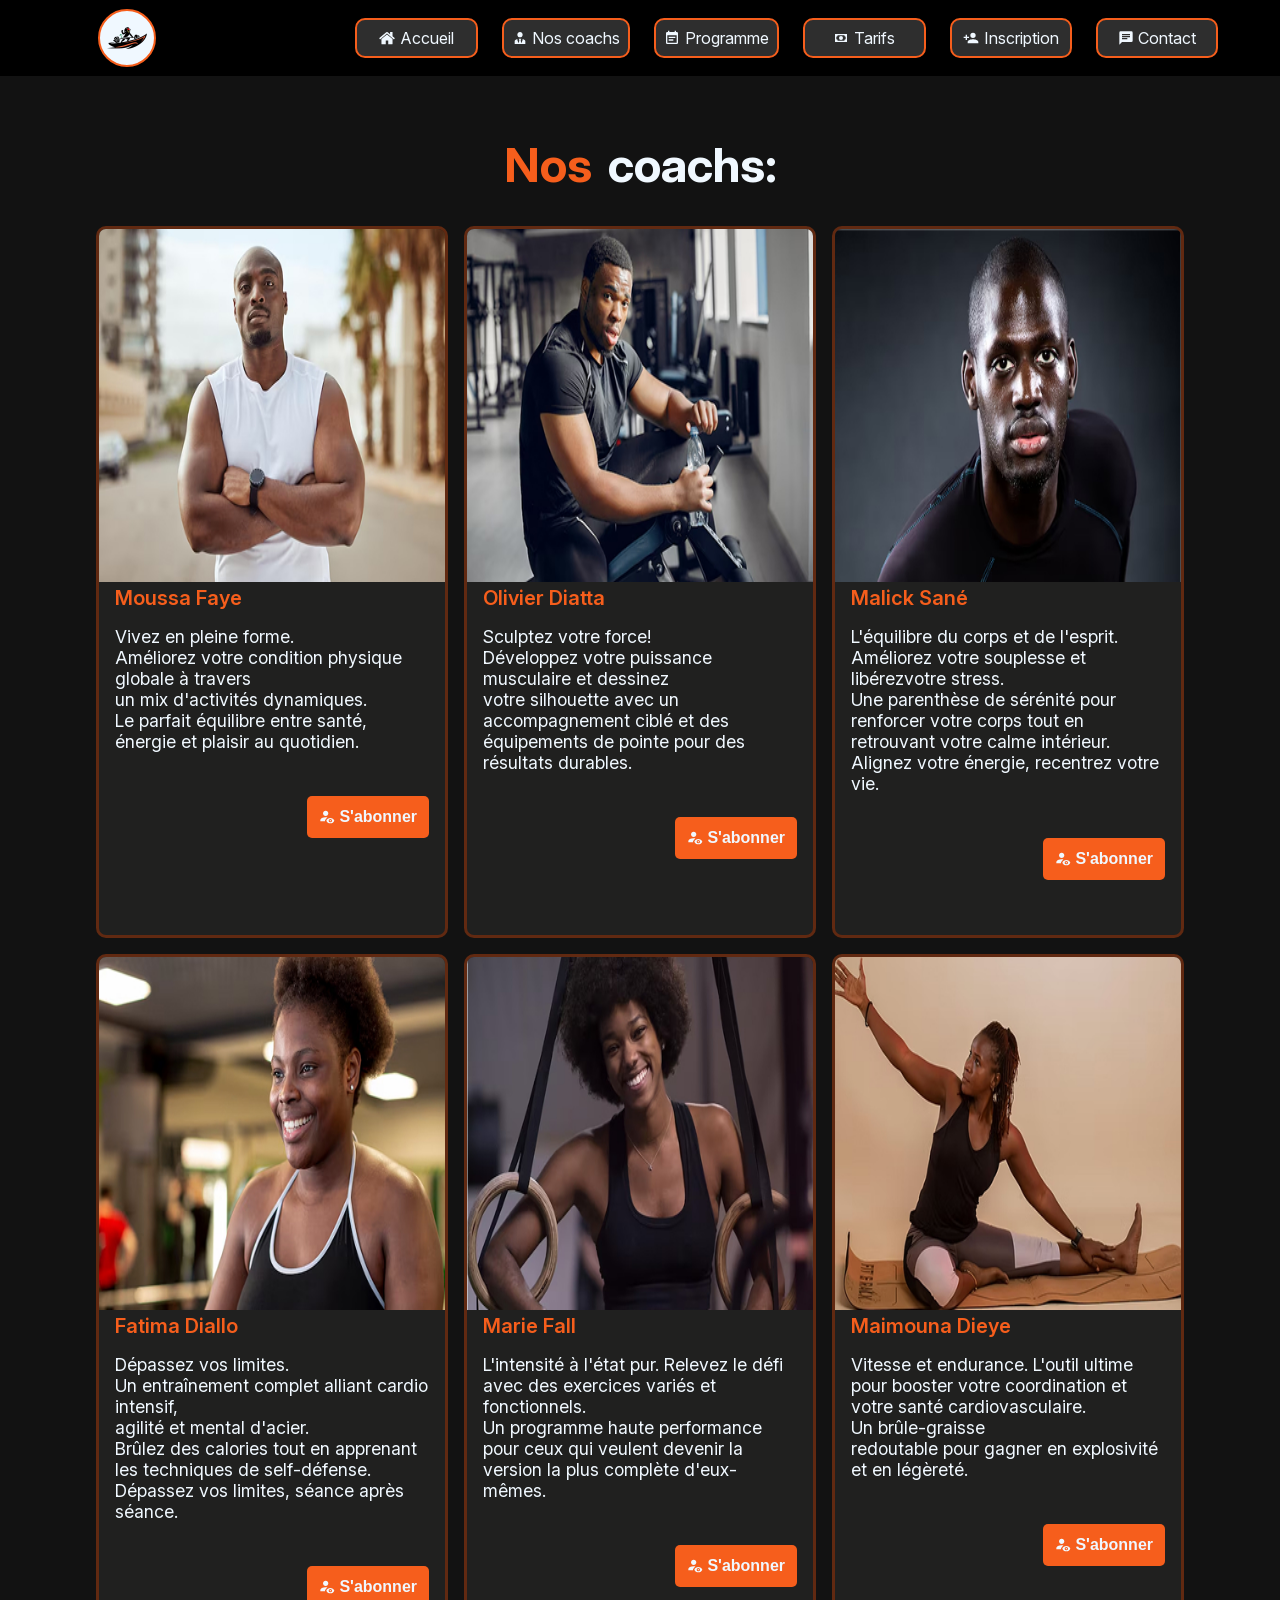
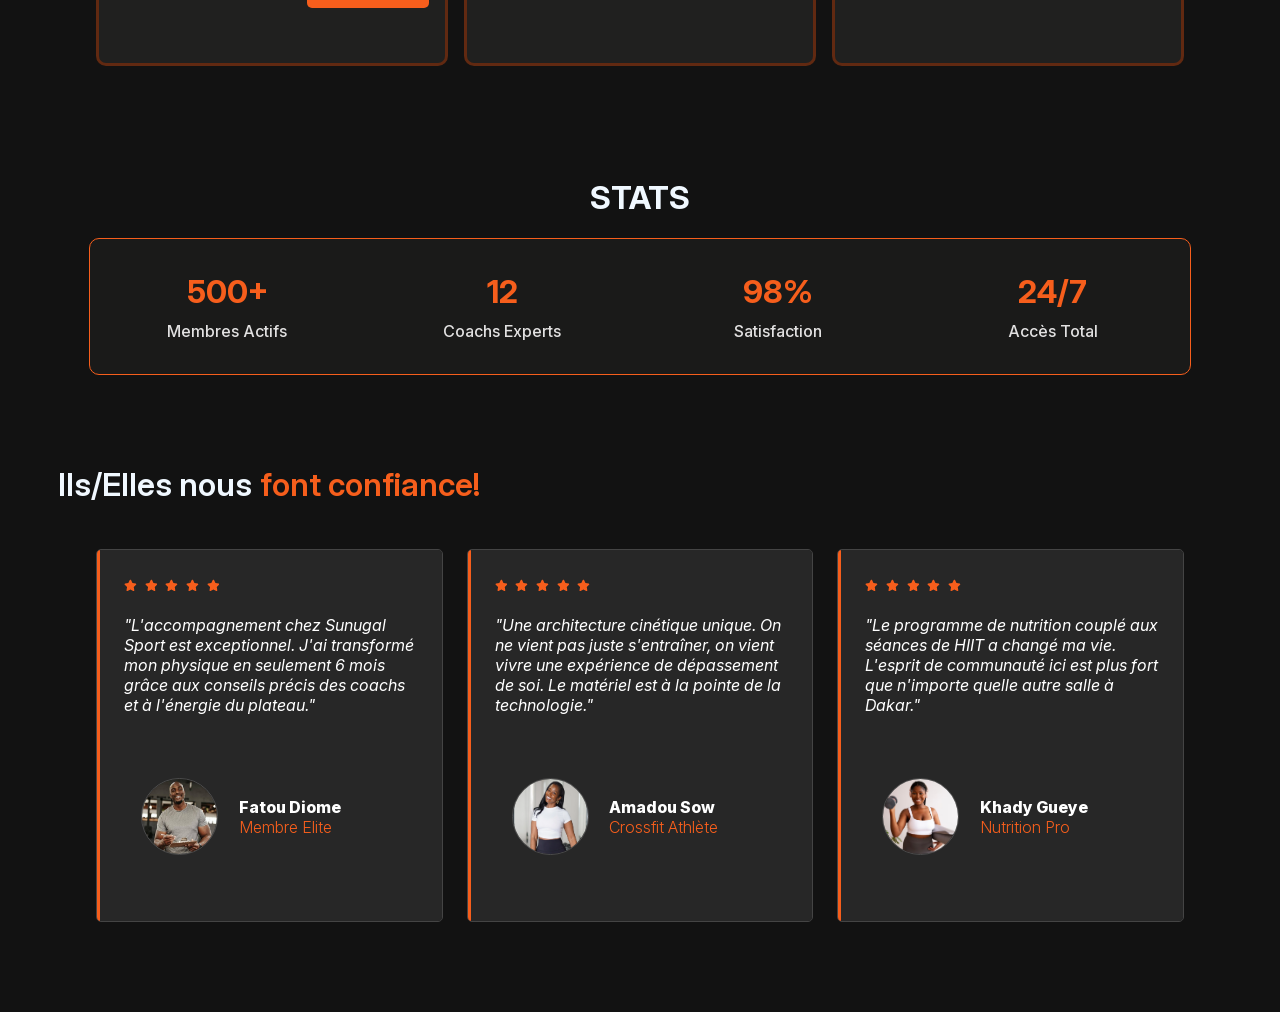
==== commit 516f9b2f: "correction des carte coachs et programmes" ====
--- a/coaches.html
+++ b/coaches.html
@@ -95,7 +95,9 @@
       <div>
         <span class="paragraphe-des-cartes">L'équilibre du corps et de l'esprit.
           Améliorez votre souplesse et libérezvotre stress.
-          Une parenthèse de sérénité pour renforcer votre corps tout en retrouvant votre calme intérieur.</span>
+          Une parenthèse de sérénité pour renforcer votre corps tout en retrouvant votre calme intérieur.
+          Alignez votre énergie, recentrez votre vie.
+        </span>
       </div>
       <div>
         <button><i icon="account-eye"></i>S'abonner</button>
@@ -107,7 +109,9 @@
         <span class="paragraphe-des-cartes">Dépassez vos limites.
           Un entraînement complet alliant cardio intensif,
           agilité et mental d'acier.
-          Brûlez des calories tout en apprenant les techniques de self-défense.</span>
+          Brûlez des calories tout en apprenant les techniques de self-défense.
+          Dépassez vos limites, séance après séance.
+        </span>
       </div>
       <div>
         <button><i icon="account-eye"></i>S'abonner</button>
--- a/styles/page-aceuille.css
+++ b/styles/page-aceuille.css
@@ -455,6 +455,9 @@
   padding-left: 0.5rem;
   color: #ffffff;
 }
+.s-inscrire > button:hover{
+  transform: translate(2px);
+}
 .s-inscrire > button {
   height: 6svh;
   background: #f65e1c;
--- a/styles/page-nos-coaches.css
+++ b/styles/page-nos-coaches.css
@@ -1,3 +1,6 @@
+body{
+  font-family: var(--font-inter);
+}
 .page-nos-programme {
   display: flex;
   justify-content: center;
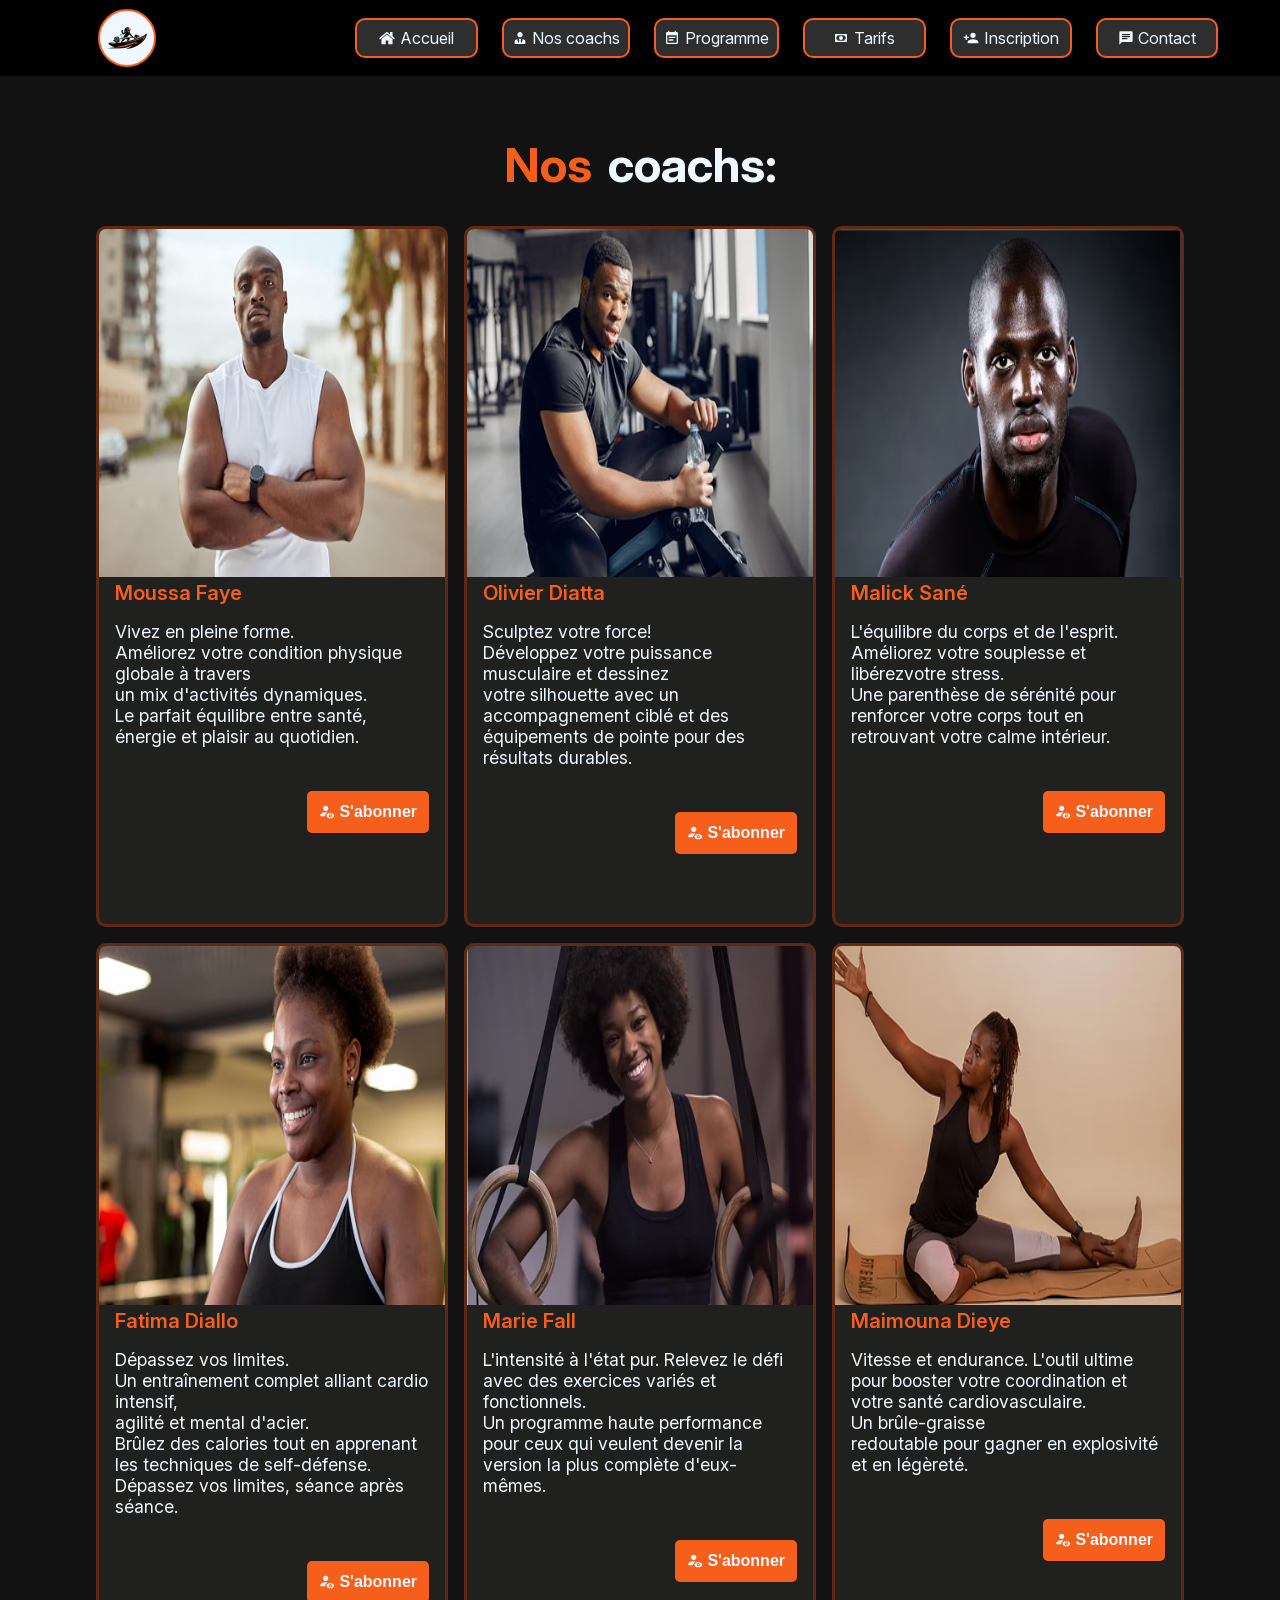
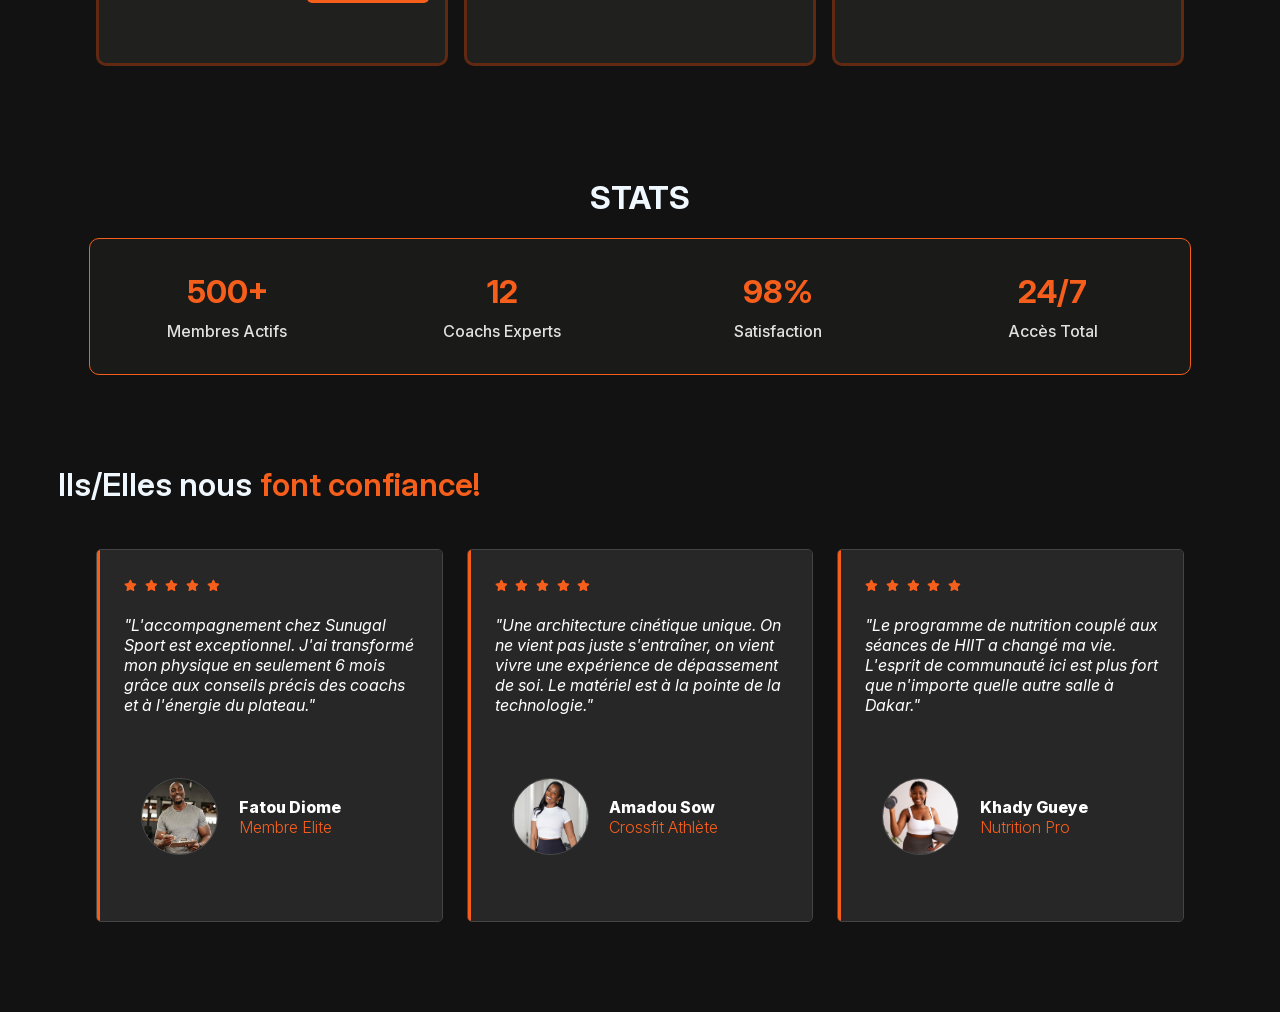
==== commit 8560cd41: "correction de la carte coache malick" ====
--- a/coaches.html
+++ b/coaches.html
@@ -96,7 +96,6 @@
         <span class="paragraphe-des-cartes">L'équilibre du corps et de l'esprit.
           Améliorez votre souplesse et libérezvotre stress.
           Une parenthèse de sérénité pour renforcer votre corps tout en retrouvant votre calme intérieur.
-          Alignez votre énergie, recentrez votre vie.
         </span>
       </div>
       <div>
--- a/styles/page-nos-coaches.css
+++ b/styles/page-nos-coaches.css
@@ -1,4 +1,4 @@
-body{
+body {
   font-family: var(--font-inter);
 }
 .page-nos-programme {
@@ -46,6 +46,7 @@
   color: aliceblue;
   font-size: 500;
   font-size: 1.1rem;
+  white-space: pre-line;
 }
 .carte-de-nos-programmes > div > div {
   display: flex;
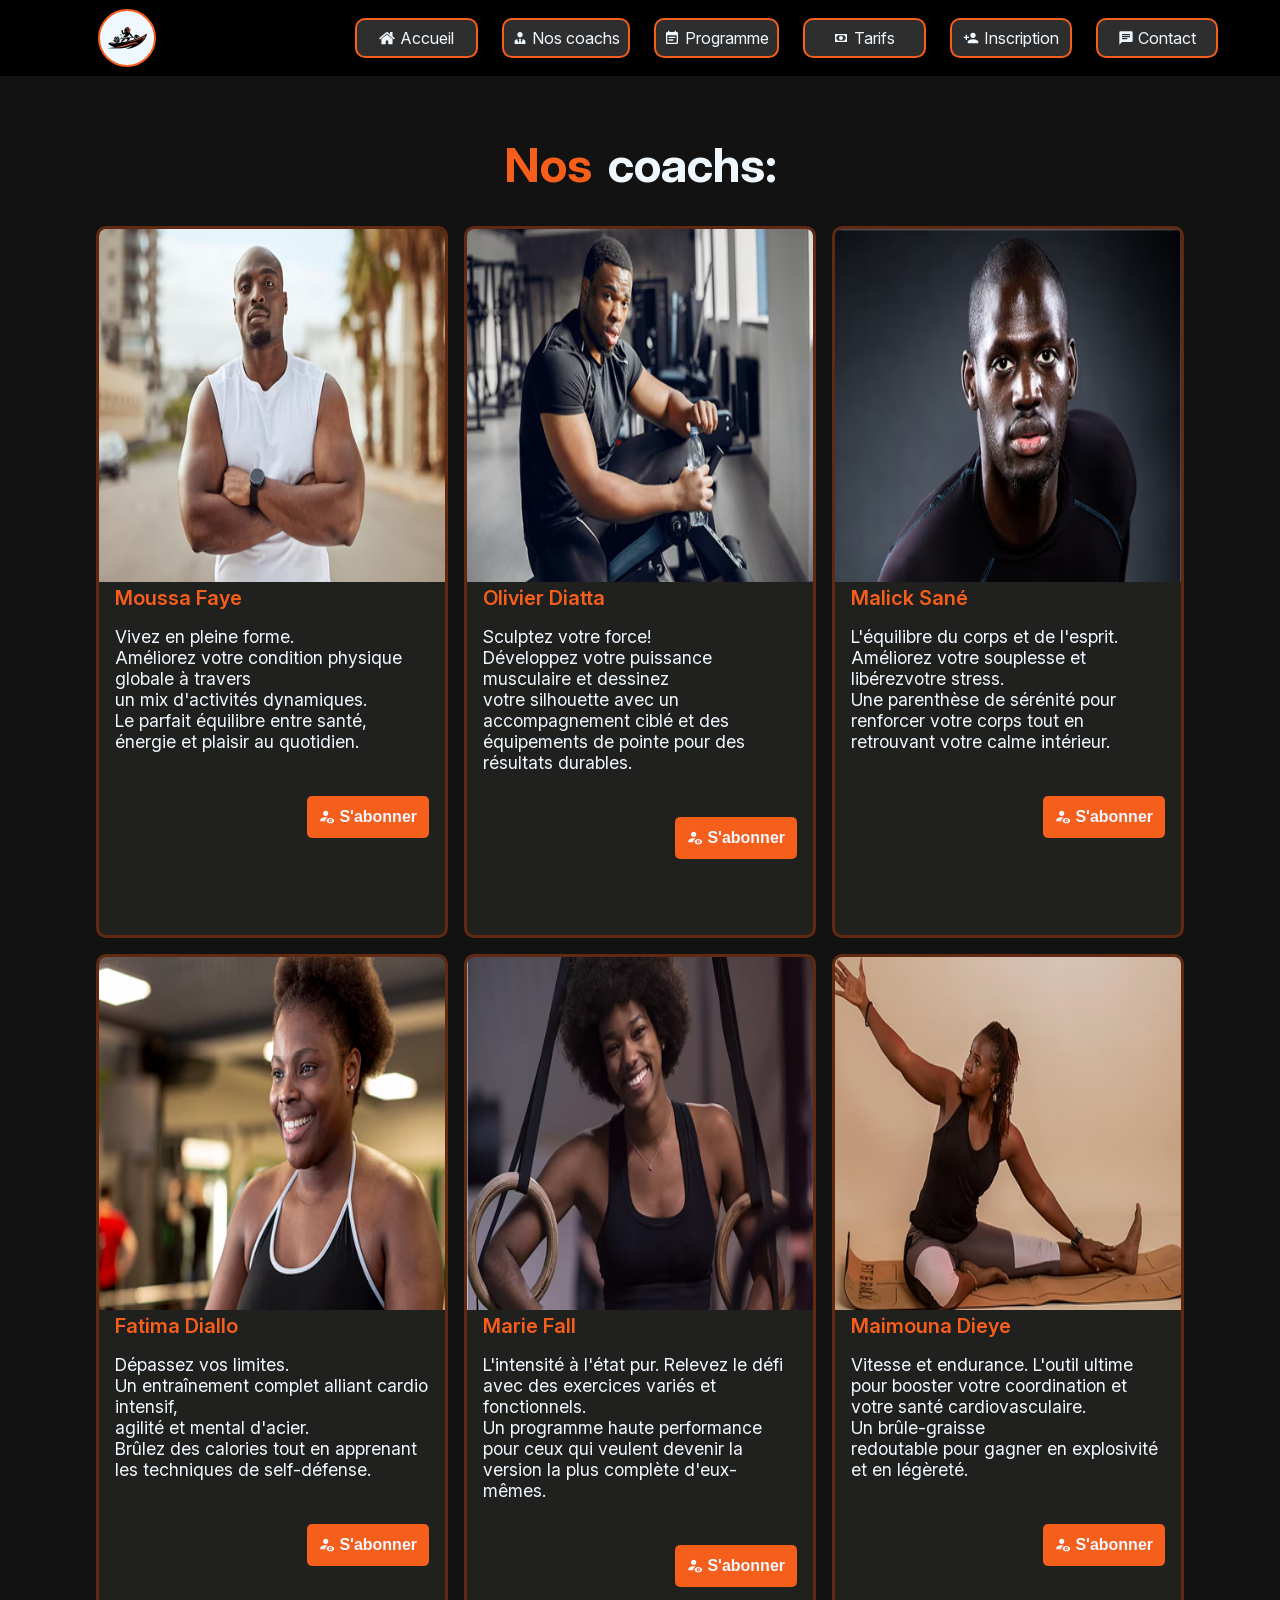
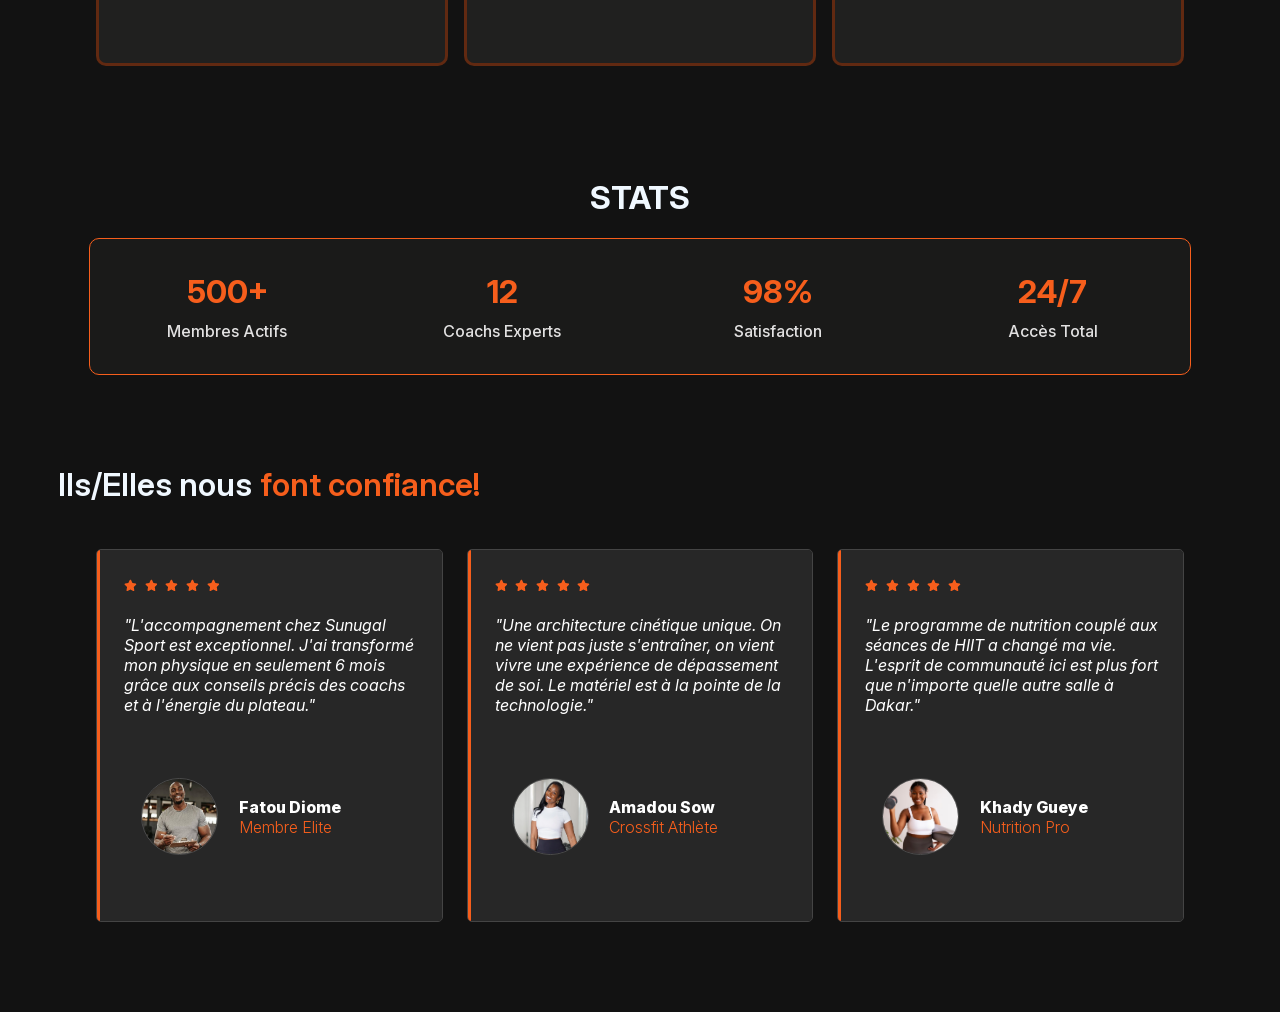
==== commit abe8c872: "correction nnn" ====
--- a/coaches.html
+++ b/coaches.html
@@ -109,7 +109,6 @@
           Un entraînement complet alliant cardio intensif,
           agilité et mental d'acier.
           Brûlez des calories tout en apprenant les techniques de self-défense.
-          Dépassez vos limites, séance après séance.
         </span>
       </div>
       <div>
